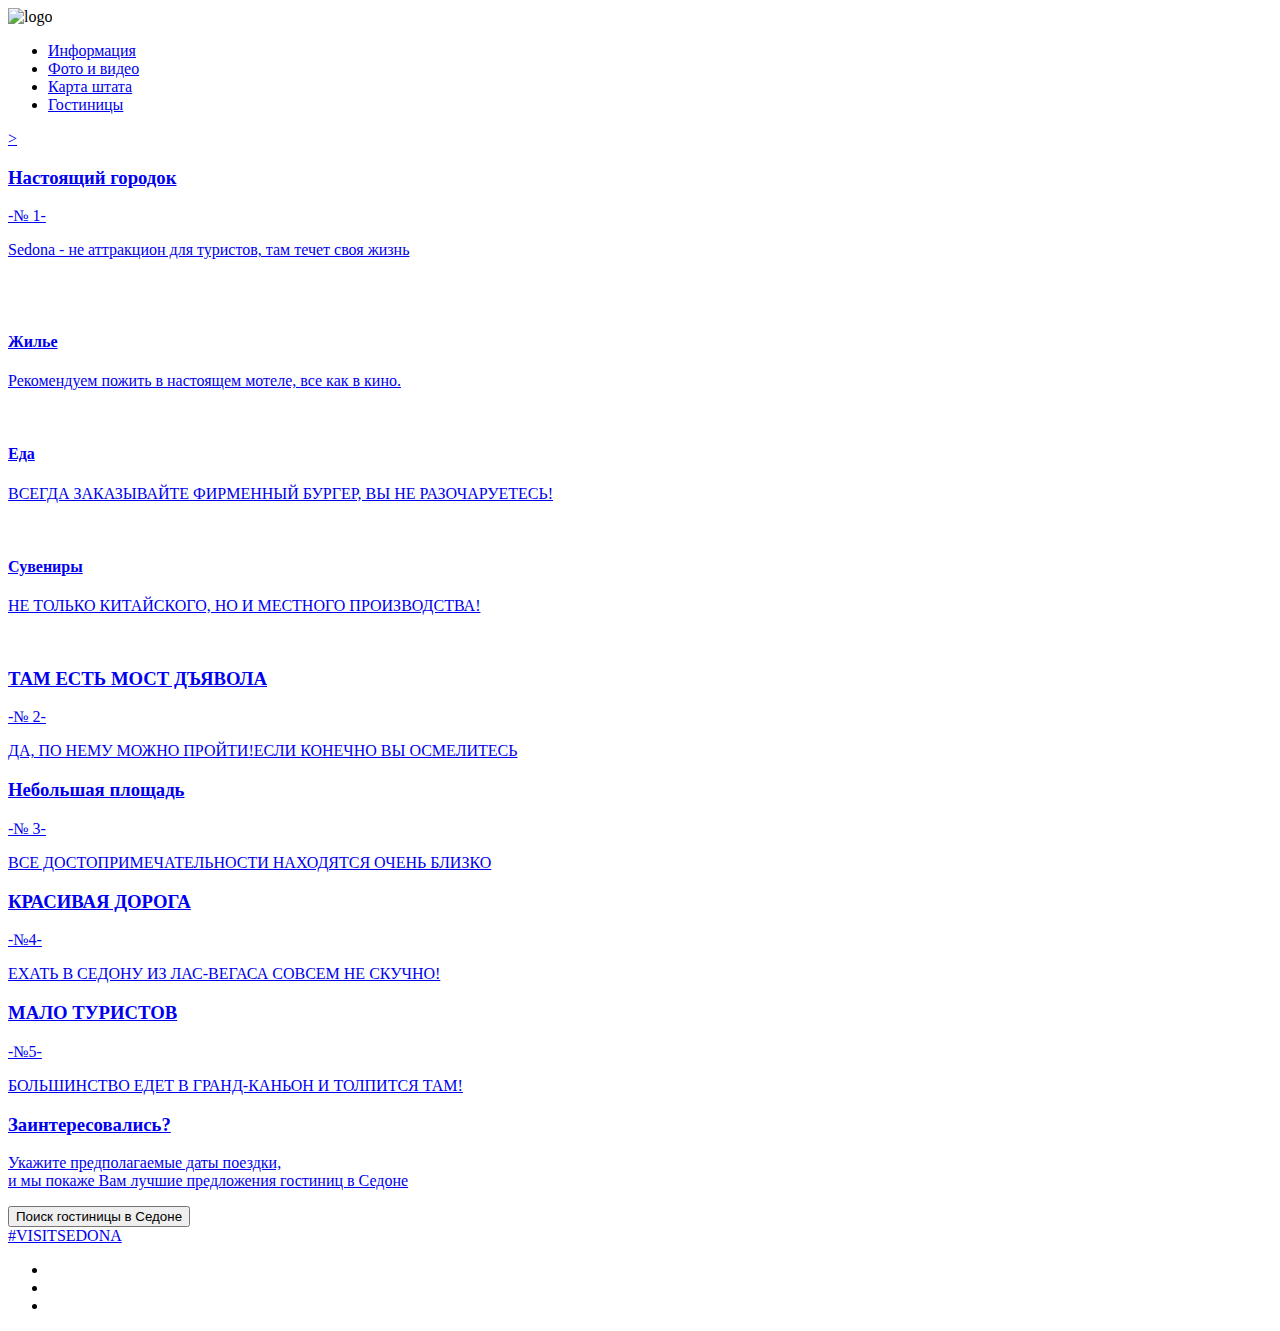
==== index.html @ 1eb84226 "правки по разметке" ====
<!DOCTYPE html>
<html lang="ru">
  <head>
    <meta charset="utf-8">
    <title>HTML Academy: Седона</title>
  </head>
  <body>
    <div class="wrapper">
      <header class="main-header">
        <img src="" alt="logo">  
          <nav class="main-navigation">
            <ul class="site-navigtion">
              <li class="site-navigtion-item"><a href="info.html" class="site-navigtion-link">Информация</a></li>
              <li class="site-navigtion-item"><a href="multi.html" class="site-navigtion-link">Фото и видео</a></li>
              <li class="site-navigtion-item"><a href="maps.html" class="site-navigtion-link">Карта штата</a></li>
              <li class="site-navigtion-item"><a href="hotels.html class="site-navigtion-link"">Гостиницы</li>
            </ul>
            </nav>>
      </header>
      <div class="content">
        <div class="nature">
          <div class="nature-left">
            <h3>Настоящий городок</h3>
            <p>-№ 1-</p>
            <p>Sedona - не аттракцион для туристов, там течет своя жизнь</p>
          </div>
          <div class="nature-image">
            <img src="" alt="">
          </div>
        </div>
          <div class="services">
            <div class="services-item">
                <img src="" alt="" class="services-img">
                <h4 class="services-title">Жилье</h4>
                <p class="services-text">Рекомендуем пожить в настоящем мотеле, все как в кино.</p>
            </div>
            <div class="services-item">
              <img src="" alt="" class="services-img">
              <h4 class="services-title">Еда</h4>
              <p class="services-text">ВСЕГДА ЗАКАЗЫВАЙТЕ ФИРМЕННЫЙ БУРГЕР, ВЫ НЕ РАЗОЧАРУЕТЕСЬ!</p>
            </div>
           <div class="services-item">
              <img src="" alt="" class="three-img">
              <h4 class="services-title">Сувениры</h4>
              <p class="services-text">НЕ ТОЛЬКО КИТАЙСКОГО, НО И МЕСТНОГО ПРОИЗВОДСТВА!</p>
           </div>
          </div>
          <div class="nature">
              <div class="nature-image">
                  <img src="" alt="">
              </div>
              <div class="nature-right">
                  <h3>ТАМ ЕСТЬ МОСТ ДЪЯВОЛА</h3>
                  <p>-№ 2-</p>
                  <p>ДА, ПО НЕМУ МОЖНО ПРОЙТИ!ЕСЛИ КОНЕЧНО ВЫ ОСМЕЛИТЕСЬ</p>
              </div>
          </div>
          <div class="services">
              <div class="services-item">
                  <h3 class="reason-title">Небольшая площадь</h3>
                  <p>-№ 3-</p>
                  <p class="reason-text">ВСЕ ДОСТОПРИМЕЧАТЕЛЬНОСТИ НАХОДЯТСЯ ОЧЕНЬ БЛИЗКО</p>
              </div>
              <div class="services-item">
                  <h3 class="reason-title">КРАСИВАЯ ДОРОГА</h3>
                  <p>-№4-</p>
                  <p class="reason-text">ЕХАТЬ В СЕДОНУ ИЗ ЛАС-ВЕГАСА СОВСЕМ НЕ СКУЧНО!</p>
              </div>
             <div class="services-item">
                <h3 class="reason-title"> МАЛО ТУРИСТОВ</h3>
                <p>-№5-</p>
                <p class="reason-text">БОЛЬШИНСТВО ЕДЕТ В ГРАНД-КАНЬОН И ТОЛПИТСЯ ТАМ!</p>
             </div>
          </div>
         <div class="interested">
           <h3 class="interested-title">Заинтересовались?</h3>
           <p class="interested-text">Укажите предполагаемые даты поездки,<br>и мы покаже  Вам лучшие предложения гостиниц в Седоне</p>
           <button class="interested-btn">Поиск гостиницы в Седоне</button>
         </div>
      </div>
      <footer class="main-footer">
        <div class="footer-hashtag">#VISITSEDONA</div>
        <ul class="footer-social">
          <li class="footer-social-item">
            <a href="" class="footer-social-link tw"></a>
          </li>
          <li class="footer-social-item">
            <a href="" class="footer-social-link fb"></a>
          </li>
          <li class="footer-social-item">
            <a href="" class="footer-social-link yt"></a>
          </li>
        </ul>
        <a href="https://htmlacademy.ru/intensive/htmlcss" class="web-site"></a>
      </footer>
      </div>
      </body>
</html>
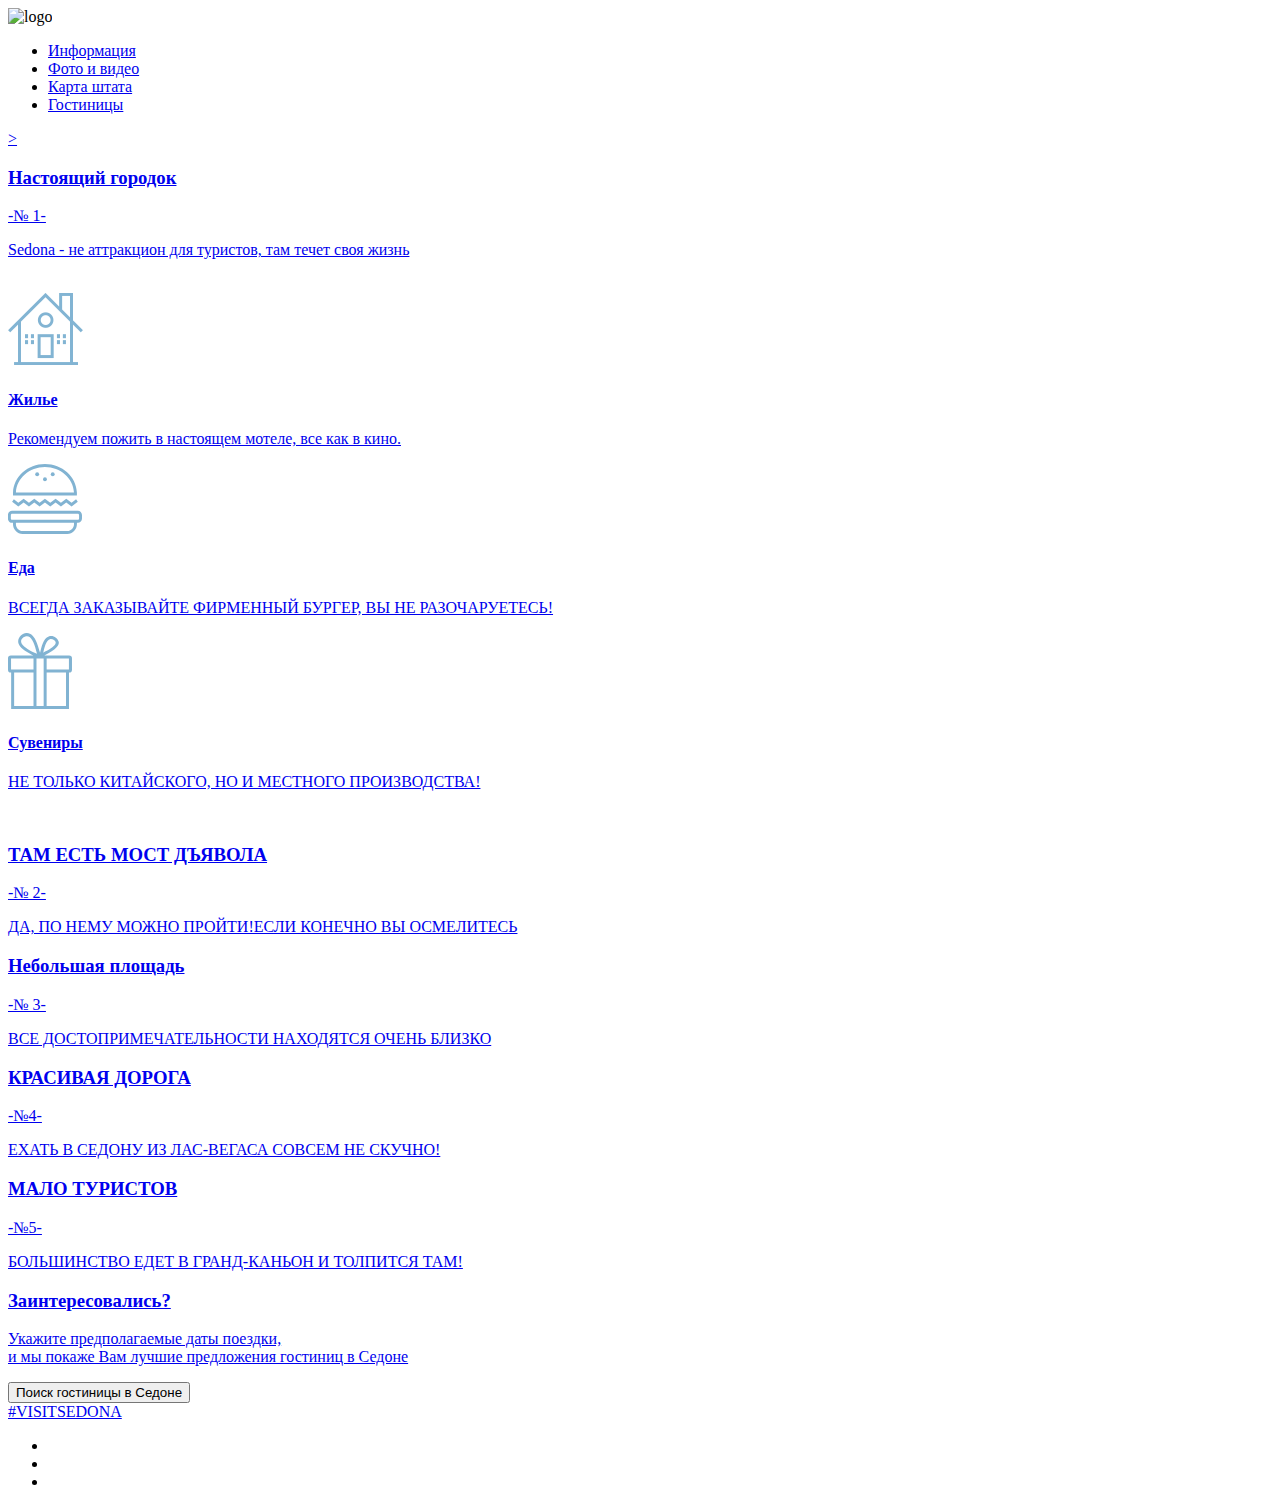
==== commit 240152eb: "добавила в разметку картинки" ====
--- a/index.html
+++ b/index.html
@@ -7,7 +7,7 @@
   <body>
     <div class="wrapper">
       <header class="main-header">
-        <img src="" alt="logo">  
+        <img src="img/header-logo.png" alt="logo">  
           <nav class="main-navigation">
             <ul class="site-navigtion">
               <li class="site-navigtion-item"><a href="info.html" class="site-navigtion-link">Информация</a></li>
@@ -15,7 +15,7 @@
               <li class="site-navigtion-item"><a href="maps.html" class="site-navigtion-link">Карта штата</a></li>
               <li class="site-navigtion-item"><a href="hotels.html class="site-navigtion-link"">Гостиницы</li>
             </ul>
-            </nav>>
+          </nav>>
       </header>
       <div class="content">
         <div class="nature">
@@ -30,24 +30,24 @@
         </div>
           <div class="services">
             <div class="services-item">
-                <img src="" alt="" class="services-img">
+                <img src="img/icon-home.svg" alt="home" class="services-img">
                 <h4 class="services-title">Жилье</h4>
                 <p class="services-text">Рекомендуем пожить в настоящем мотеле, все как в кино.</p>
             </div>
             <div class="services-item">
-              <img src="" alt="" class="services-img">
+              <img src="img/food-icon.svg" alt="" class="services-img">
               <h4 class="services-title">Еда</h4>
               <p class="services-text">ВСЕГДА ЗАКАЗЫВАЙТЕ ФИРМЕННЫЙ БУРГЕР, ВЫ НЕ РАЗОЧАРУЕТЕСЬ!</p>
             </div>
            <div class="services-item">
-              <img src="" alt="" class="three-img">
+              <img src="img/icon-gift.svg" alt="" class="three-img">
               <h4 class="services-title">Сувениры</h4>
               <p class="services-text">НЕ ТОЛЬКО КИТАЙСКОГО, НО И МЕСТНОГО ПРОИЗВОДСТВА!</p>
            </div>
           </div>
           <div class="nature">
               <div class="nature-image">
-                  <img src="" alt="">
+                  <img src="img/nature-left-jpg" alt="">
               </div>
               <div class="nature-right">
                   <h3>ТАМ ЕСТЬ МОСТ ДЪЯВОЛА</h3>
@@ -82,7 +82,7 @@
         <div class="footer-hashtag">#VISITSEDONA</div>
         <ul class="footer-social">
           <li class="footer-social-item">
-            <a href="" class="footer-social-link tw"></a>
+            <a href="" class="footer-social-link tw" ></a>
           </li>
           <li class="footer-social-item">
             <a href="" class="footer-social-link fb"></a>
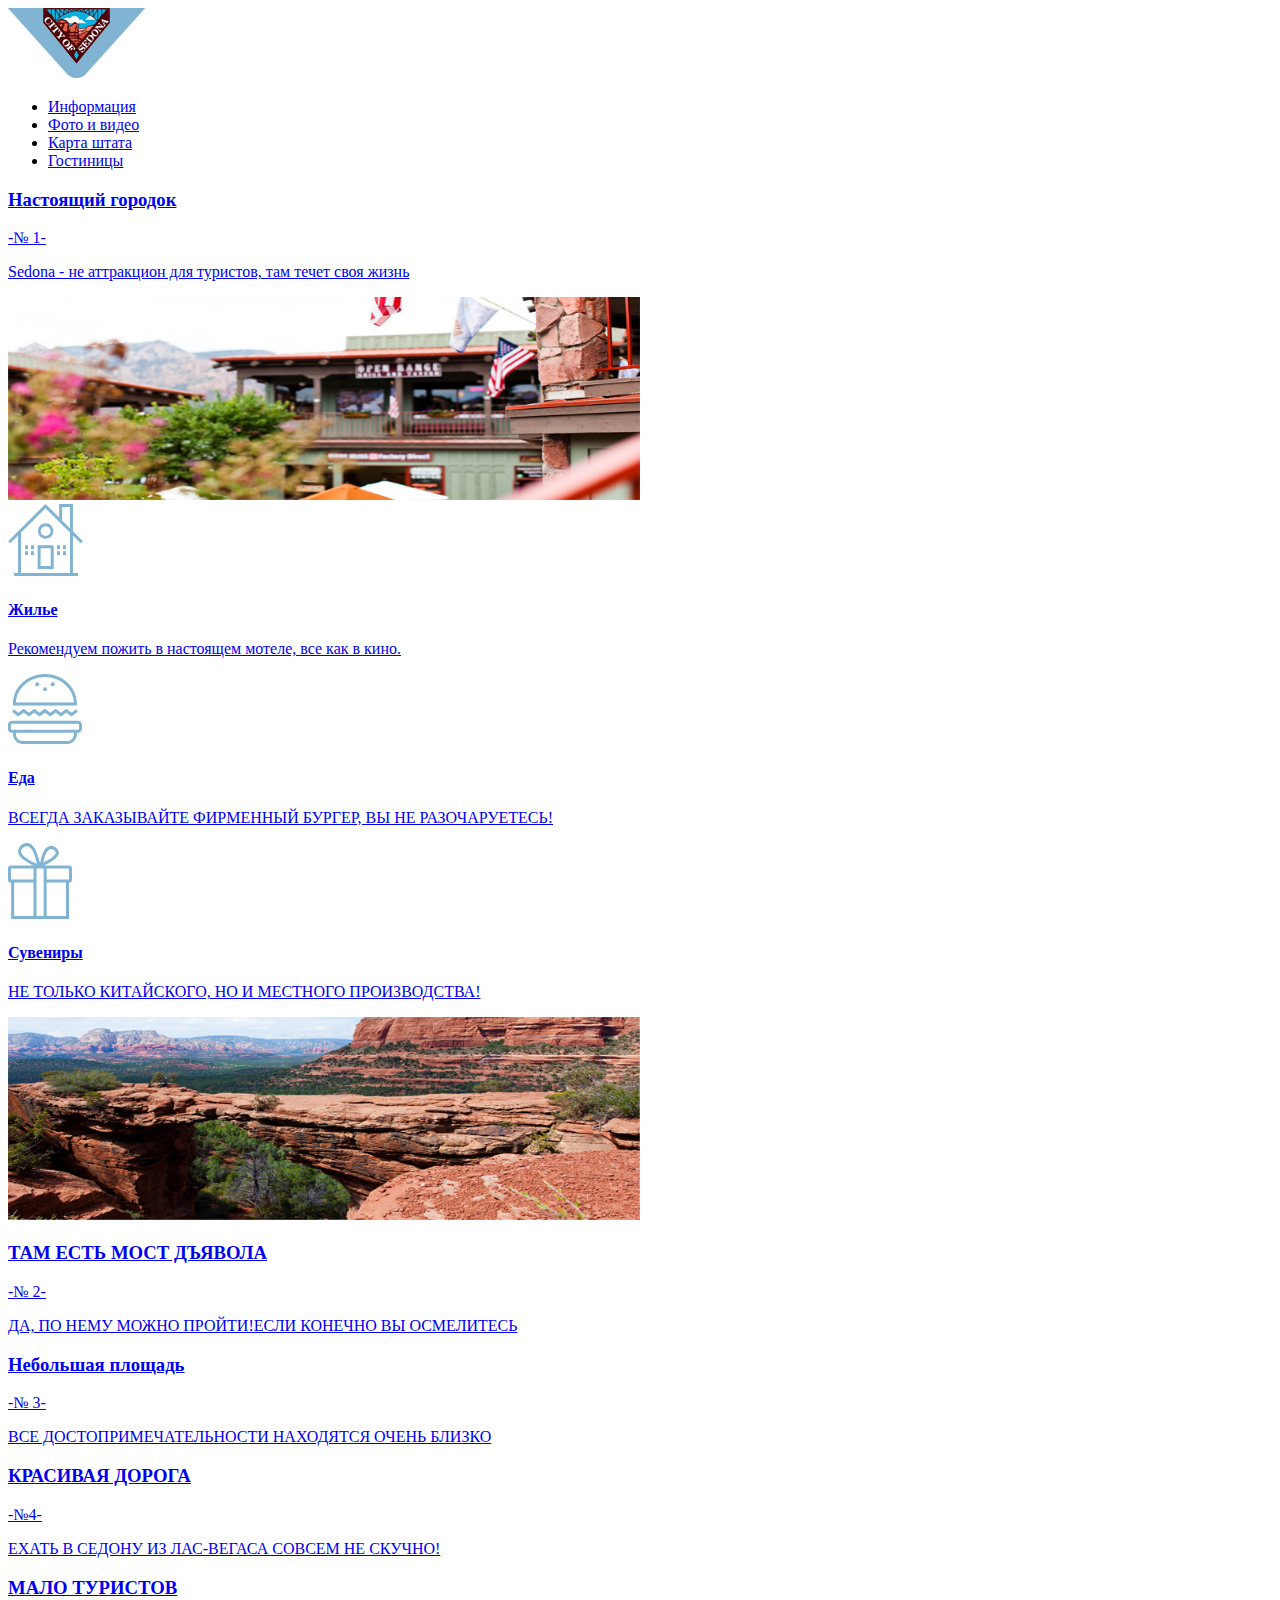
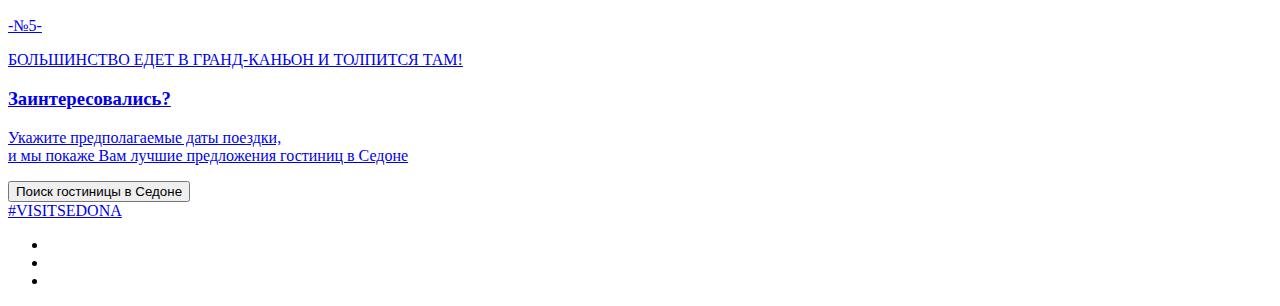
==== commit a6eac237: "сделала правки в разметке" ====
--- a/index.html
+++ b/index.html
@@ -7,7 +7,7 @@
   <body>
     <div class="wrapper">
       <header class="main-header">
-        <img src="img/header-logo.png" alt="logo">  
+        <img src="img/logo-icon.png" alt="logo" >  
           <nav class="main-navigation">
             <ul class="site-navigtion">
               <li class="site-navigtion-item"><a href="info.html" class="site-navigtion-link">Информация</a></li>
@@ -15,7 +15,7 @@
               <li class="site-navigtion-item"><a href="maps.html" class="site-navigtion-link">Карта штата</a></li>
               <li class="site-navigtion-item"><a href="hotels.html class="site-navigtion-link"">Гостиницы</li>
             </ul>
-          </nav>>
+          </nav>
       </header>
       <div class="content">
         <div class="nature">
@@ -25,7 +25,7 @@
             <p>Sedona - не аттракцион для туристов, там течет своя жизнь</p>
           </div>
           <div class="nature-image">
-            <img src="" alt="">
+            <img src="img/nature-right.jpg" width="50%" height="auto"alt="">
           </div>
         </div>
           <div class="services">
@@ -47,7 +47,7 @@
           </div>
           <div class="nature">
               <div class="nature-image">
-                  <img src="img/nature-left-jpg" alt="">
+                  <img src="img/nature-left.jpg" alt="" width="50%" height="auto">
               </div>
               <div class="nature-right">
                   <h3>ТАМ ЕСТЬ МОСТ ДЪЯВОЛА</h3>
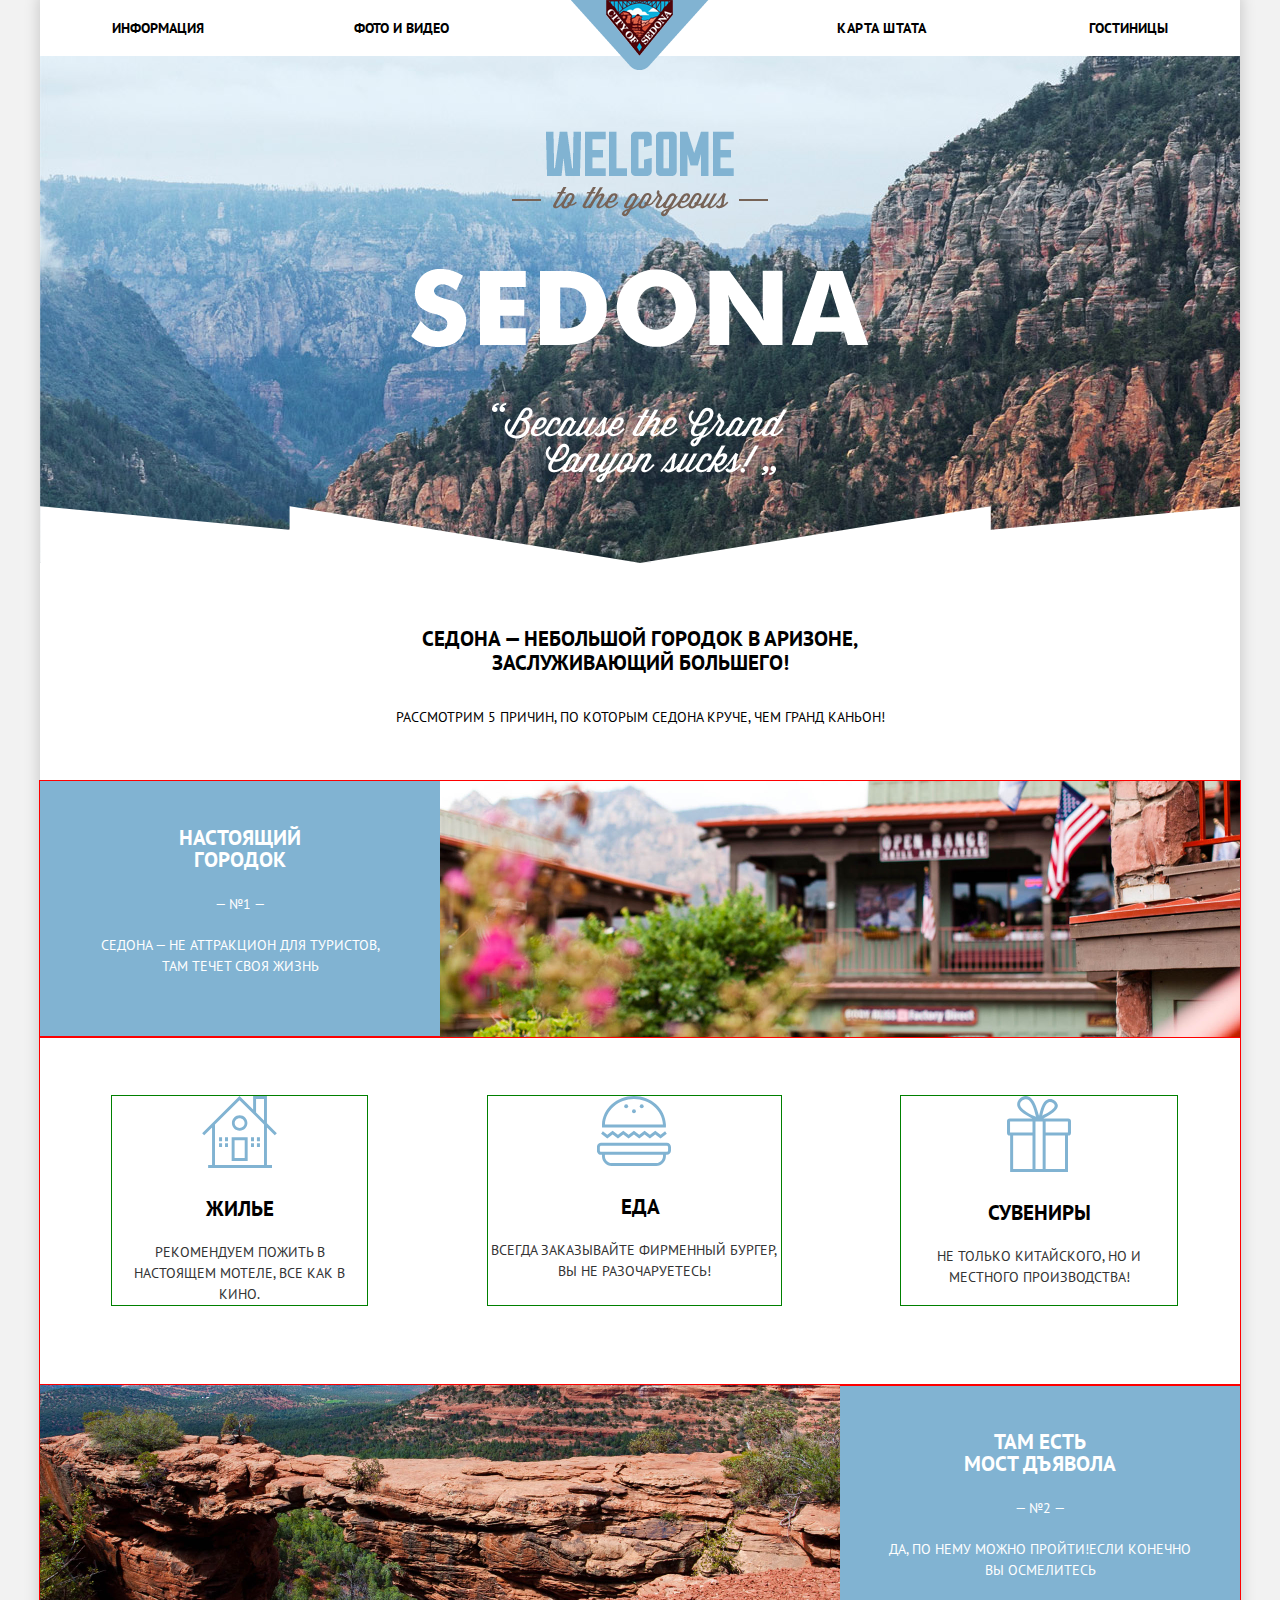
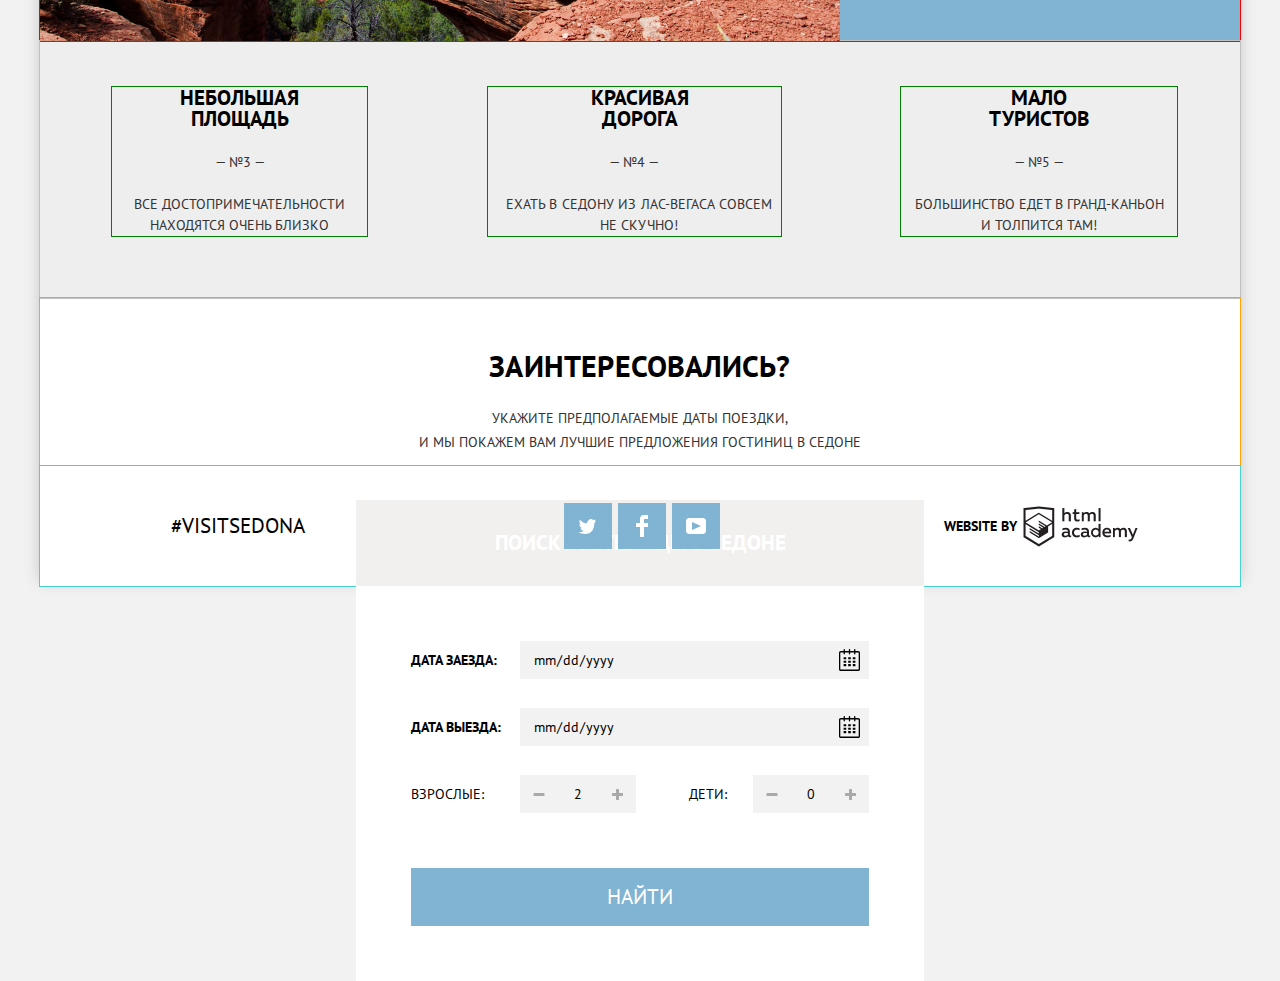
==== commit f8583791: "статичная вертска закончена" ====
--- a/index.html
+++ b/index.html
@@ -3,95 +3,160 @@
   <head>
     <meta charset="utf-8">
     <title>HTML Academy: Седона</title>
+    <link href="https://fonts.googleapis.com/css?family=PT+Sans:400,400i,700,700i&amp;subset=cyrillic-ext" rel="stylesheet">
+    <link href="css/normalize.css" rel="stylesheet">
+    <link href="css/style.css" rel="stylesheet">
   </head>
   <body>
     <div class="wrapper">
       <header class="main-header">
-        <img src="img/logo-icon.png" alt="logo" >  
-          <nav class="main-navigation">
-            <ul class="site-navigtion">
-              <li class="site-navigtion-item"><a href="info.html" class="site-navigtion-link">Информация</a></li>
-              <li class="site-navigtion-item"><a href="multi.html" class="site-navigtion-link">Фото и видео</a></li>
-              <li class="site-navigtion-item"><a href="maps.html" class="site-navigtion-link">Карта штата</a></li>
-              <li class="site-navigtion-item"><a href="hotels.html class="site-navigtion-link"">Гостиницы</li>
-            </ul>
-          </nav>
+        <img class="header-logo" src="img/logo-icon.png" alt="logo">  
+        <nav class="main-navigation">
+          <ul class="main-navigation-list">
+            <li class="main-navigation-item">
+              <a class="main-navigation-link" href="info.html">ИНФОРМАЦИЯ</a>
+            </li>
+            <li class="main-navigation-item">
+              <a class="main-navigation-link" href="multi.html">ФОТО И ВИДЕО</a>
+            </li>
+            <li class="main-navigation-item">
+              <a class="main-navigation-link" href="maps.html">КАРТА ШТАТА</a>
+            </li>
+            <li class="main-navigation-item">
+              <a class="main-navigation-link" href="hotels.html">ГОСТИНИЦЫ</a>
+            </li>
+          </ul>
+        </nav>
       </header>
       <div class="content">
+        <div class="welcome">
+          <img src="img/welcome.png" alt="welcome" height="352px" width="458px">
+        </div>
+        <div class="intro">
+          <h1 class="intro-title">СЕДОНА — небольшой городок в АРИЗОНЕ,<br> зАСЛУЖИвающий большего!</h1>
+          <p class="intro-description">Рассмотрим 5 причин, по которым Седона круче, чем гранд каньон!</p>
+        </div>
         <div class="nature">
-          <div class="nature-left">
-            <h3>Настоящий городок</h3>
-            <p>-№ 1-</p>
-            <p>Sedona - не аттракцион для туристов, там течет своя жизнь</p>
+          <div class="nature-content">
+            <h3 class="nature-title">НАСТОЯЩИЙ
+              ГОРОДОК</h3>
+            <p class="nature-symbol">— №1 —</p>
+            <p class="nature-description">СЕДОНА — НЕ АТтРАКЦИОН ДЛЯ ТУРИСТОВ, ТАМ ТЕЧЕТ СВОЯ ЖИЗНЬ</p>
           </div>
           <div class="nature-image">
-            <img src="img/nature-right.jpg" width="50%" height="auto"alt="">
+            <img src="img/nature-right.jpg" alt="NATURE-RIGHT" height width>
           </div>
         </div>
           <div class="services">
             <div class="services-item">
-                <img src="img/icon-home.svg" alt="home" class="services-img">
+                <img class="services-img" src="img/icon-home.svg" alt="home">
                 <h4 class="services-title">Жилье</h4>
                 <p class="services-text">Рекомендуем пожить в настоящем мотеле, все как в кино.</p>
             </div>
             <div class="services-item">
-              <img src="img/food-icon.svg" alt="" class="services-img">
-              <h4 class="services-title">Еда</h4>
+              <img class="services-img" src="img/food-icon.svg" alt="food">
+              <h4 class="services-title sevises-title-food">ЕДА</h4>
               <p class="services-text">ВСЕГДА ЗАКАЗЫВАЙТЕ ФИРМЕННЫЙ БУРГЕР, ВЫ НЕ РАЗОЧАРУЕТЕСЬ!</p>
             </div>
            <div class="services-item">
-              <img src="img/icon-gift.svg" alt="" class="three-img">
-              <h4 class="services-title">Сувениры</h4>
+              <img class="services-img" src="img/icon-gift.svg" alt="gift">
+              <h4 class="services-title">СУВЕНИРЫ</h4>
               <p class="services-text">НЕ ТОЛЬКО КИТАЙСКОГО, НО И МЕСТНОГО ПРОИЗВОДСТВА!</p>
            </div>
           </div>
-          <div class="nature">
+          <div class="nature nature-second">
               <div class="nature-image">
-                  <img src="img/nature-left.jpg" alt="" width="50%" height="auto">
+                  <img src="img/nature-left.jpg" alt="nature-left" height width>
               </div>
-              <div class="nature-right">
-                  <h3>ТАМ ЕСТЬ МОСТ ДЪЯВОЛА</h3>
-                  <p>-№ 2-</p>
-                  <p>ДА, ПО НЕМУ МОЖНО ПРОЙТИ!ЕСЛИ КОНЕЧНО ВЫ ОСМЕЛИТЕСЬ</p>
+              <div class="nature-content">
+                  <h3 class="nature-title">ТАМ ЕСТЬ<br>МОСТ ДЪЯВОЛА</h3>
+                  <p class="nature-symbol">— №2 —</p>
+                  <p class="nature-description">ДА, ПО НЕМУ МОЖНО ПРОЙТИ!ЕСЛИ КОНЕЧНО ВЫ ОСМЕЛИТЕСЬ</p>
               </div>
           </div>
-          <div class="services">
+          <div class="services services-second">
               <div class="services-item">
-                  <h3 class="reason-title">Небольшая площадь</h3>
-                  <p>-№ 3-</p>
-                  <p class="reason-text">ВСЕ ДОСТОПРИМЕЧАТЕЛЬНОСТИ НАХОДЯТСЯ ОЧЕНЬ БЛИЗКО</p>
+                  <h3 class="services-title">Небольшая площадь</h3>
+                  <p class="services-symbol">— №3 —</p>
+                  <p class="services-text">ВСЕ ДОСТОПРИМЕЧАТЕЛЬНОСТИ НАХОДЯТСЯ ОЧЕНЬ БЛИЗКО</p>
               </div>
               <div class="services-item">
-                  <h3 class="reason-title">КРАСИВАЯ ДОРОГА</h3>
-                  <p>-№4-</p>
-                  <p class="reason-text">ЕХАТЬ В СЕДОНУ ИЗ ЛАС-ВЕГАСА СОВСЕМ НЕ СКУЧНО!</p>
+                  <h3 class="services-title services-title-second">КРАСИВАЯ ДОРОГА</h3>
+                  <p class="services-symbol">— №4 —</p>
+                  <p class="services-text servises-text-second">ЕХАТЬ В СЕДОНУ ИЗ ЛАС-ВЕГАСА СОВСЕМ НЕ СКУЧНО!</p>
               </div>
              <div class="services-item">
-                <h3 class="reason-title"> МАЛО ТУРИСТОВ</h3>
-                <p>-№5-</p>
-                <p class="reason-text">БОЛЬШИНСТВО ЕДЕТ В ГРАНД-КАНЬОН И ТОЛПИТСЯ ТАМ!</p>
+                <h3 class="services-title"> МАЛО ТУРИСТОВ</h3>
+                <p class="services-symbol">— №5 —</p>
+                <p class="services-text servises-text-third">БОЛЬШИНСТВО ЕДЕТ В ГРАНД-КАНЬОН И ТОЛПИТСЯ ТАМ!</p>
              </div>
           </div>
          <div class="interested">
            <h3 class="interested-title">Заинтересовались?</h3>
-           <p class="interested-text">Укажите предполагаемые даты поездки,<br>и мы покаже  Вам лучшие предложения гостиниц в Седоне</p>
+           <p class="interested-text">Укажите предполагаемые даты поездки,<br>
+            и мы покажем вам лучшие предложения гостиниц в седоне
+            </p>
            <button class="interested-btn">Поиск гостиницы в Седоне</button>
+           <form class="interested-form">
+             <div class="form-row">
+               <label class="form-row-label" for="date-in">
+                  Дата заезда:
+               </label>
+               <input class="form-row-field" id="date-in" type="date">
+               <button class="form-row-btn" type="button"></button>
+              </div>
+             <div class="form-row">
+                <label class="form-row-label" for="date-out">
+                   Дата выезда:
+                </label>
+                <input class="form-row-field" id="date-out" type="date">
+                <button class="form-row-btn" type="button"></button>
+              </div>
+              <div class="form-row">
+
+                <div class="adult">
+                  <label class="adult-label" for="adult">ВзрослыЕ:</label>
+                  <div class="adult-counter form-counter">
+                    <button class="form-counter-minus" type="button"></button>
+                    <input class="form-counter-field" id="adult" value="2" type="text">
+                    <button class="form-counter-plus" type="button"></button>
+                  </div>
+                </div>
+
+                <div class="children">
+                    <label class="children-label" for="children"> ДетИ: </label>
+                    <div class="children-counter form-counter">
+                      <button class="form-counter-minus" type="button" ></button>
+                      <input class="form-counter-field" id="children" value="0" type="text">
+                      <button class="form-counter-plus" type="button"></button>
+                    </div>
+                  </div>
+                  
+                </div>
+              <button class="form-submit" type="submit">НАЙТИ</button>
+           </form>
+         </div>
+         <div class="map">
+            <script src="https://api-maps.yandex.ru/services/constructor/1.0/js/?um=constructor%3A8e744fc6bf4e5f214b2fccf56b89bba5b31083c5794b24f9e3649d0628c44139&amp;width=100%25&amp;height=593&amp;lang=ru_RU&amp;scroll=true" type="text/javascript" async charset="utf-8"></script>
          </div>
       </div>
       <footer class="main-footer">
         <div class="footer-hashtag">#VISITSEDONA</div>
         <ul class="footer-social">
           <li class="footer-social-item">
-            <a href="" class="footer-social-link tw" ></a>
+            <a class="footer-social-link tw" href="#"></a>
           </li>
           <li class="footer-social-item">
-            <a href="" class="footer-social-link fb"></a>
+            <a class="footer-social-link fb" href="#"></a>
           </li>
           <li class="footer-social-item">
-            <a href="" class="footer-social-link yt"></a>
+            <a class="footer-social-link yt" href="#"></a>
           </li>
         </ul>
-        <a href="https://htmlacademy.ru/intensive/htmlcss" class="web-site"></a>
+        <a class="htmlacademy" href="https://htmlacademy.ru/intensive/htmlcss"> 
+          <span class="web-site-text">WEBSITE by</span> 
+          <img class="web-site-img" src="img/logo_name.png" alt="htmlacademy.ru">
+        </a>
       </footer>
       </div>
       </body>
--- a/css/style.css
+++ b/css/style.css
@@ -0,0 +1,1313 @@
+body
+{
+    font-family: 'PT Sans', Arial, sans-serif;
+    font-size: 14px;
+    font-weight: normal;
+
+    margin: 0;
+    padding: 0;
+
+    background-color: #f2f2f2;
+}
+
+.wrapper
+{
+    width: 1200px;
+    margin-right: auto;
+    margin-left: auto;
+
+    background-color: #fff;
+    box-shadow: 0 -5px 15px rgba(0, 0, 0, .2);
+}
+
+
+/* header */
+.main-header
+{
+    position: relative;
+}
+
+.header-logo
+{
+    position: absolute;
+    z-index: 1;
+    top: 0;
+    left: 50%;
+
+    transform: translateX(-50%);
+}
+
+.main-navigation
+{
+    font-size: 21px;
+    font-weight: 26px;
+    cursor: pointer;
+    color: black;
+    background-color: #fff;
+}
+
+.main-navigation-list
+{
+    display: flex;
+
+    margin: 0;
+    padding-top: 14px;
+    padding-right: 6%;
+    padding-bottom: 15px;
+    padding-left: 6%;
+
+    list-style-type: none;
+
+    justify-content: space-between;
+}
+
+
+
+.main-navigation-item:nth-child(2)
+{
+    position: relative;
+    left: -84px;
+}
+
+.main-navigation-item:nth-child(3)
+{
+    position: relative;
+    left: 71px;
+
+    letter-spacing: .50px;
+}
+
+.main-navigation-link
+{
+    font-size: 14px;
+    line-height: 26px;
+    font-weight: bold;
+
+    text-decoration: none;
+    text-transform: uppercase;
+    
+    color: #000;
+}
+
+/* header ends */
+
+/* content starts */
+
+
+
+.welcome
+{
+    position: relative;
+
+    height: 432px;
+    padding-top: 75px;
+
+    text-align: center;
+
+    background-image: url(../img/background-photo.jpg);
+    background-repeat: no-repeat;
+    background-position-y: -57px;
+}
+
+.welcome::after
+{
+    position: absolute;
+    right: 0;
+    bottom: 0;
+    left: 0;
+
+    height: 57px;
+
+    content: '';
+
+    background-image: url(../img/corner.png);
+    background-repeat: no-repeat;
+}
+
+
+.intro
+{
+    padding-top: 64px;
+    padding-bottom: 51px;
+
+    text-align: center;
+}
+
+.intro-title
+{
+    font-size: 21px;
+
+    margin-top: 0;
+    margin-bottom: 29px;
+
+    text-transform: uppercase;
+}
+
+.intro-description
+{
+    font-size: 14px;
+    line-height: 26px;
+
+    margin-top: 0;
+    margin-bottom: 0;
+
+    text-transform: uppercase;
+}
+
+.nature
+{
+    display: flex;
+
+    min-height: 256px;
+
+    outline: 1px solid red;
+
+    justify-content: space-between;
+}
+
+.nature-image
+{
+    position: relative;
+
+    overflow: hidden;
+
+    width: 800px;
+    height: 256px;
+}
+
+.nature-image img
+{
+    position: absolute;
+    top: 50%;
+    right: 0;
+    left: 0;
+
+    display: block;
+
+    width: 100%;
+
+    transform: translateY(-52%);
+}
+
+.nature-content
+{
+    width: 400px;
+    padding-top: 46px;
+
+    text-align: center;
+    text-transform: uppercase;
+
+    color: #fff;
+    background-color: #81b3d2;
+}
+
+.nature-title
+{
+    font-size: 21px;
+    font-weight: bold;
+    line-height: 22px;
+
+    margin-top: 0;
+    margin-bottom: 25px;
+    padding: 0 100px;
+
+    letter-spacing: .1px;
+}
+
+.nature-symbol
+{
+    font-size: 14px;
+
+    margin-top: 0;
+    margin-right: 171px;
+    margin-bottom: 23px;
+    margin-left: 171px;
+}
+
+.nature-description
+{
+    font-size: 14px;
+    line-height: 21px;
+
+    margin-top: 0;
+    margin-bottom: 0;
+    padding: 0 60px;
+}
+
+.nature-second .nature-description
+{
+    padding: 0 40px;
+}
+
+.services
+{
+    display: flex;
+
+    margin: 0;
+    padding-top: 59px;
+    padding-right: 63px;
+    padding-bottom: 80px;
+    padding-left: 72px;
+
+    outline: 1px solid red;
+    background-color: #fff;
+
+    justify-content: space-between;
+}
+
+.services-second
+{
+    padding-top: 46px;
+    padding-bottom: 62px;
+
+    outline: 1px solid silver;
+    background-color: #eee;
+}
+
+.services-second .services-title
+{
+    padding: 0 64px;
+}
+
+.services-title-second
+{
+    position: relative;
+    left: 6px;
+
+    letter-spacing: .1px;
+}
+
+.services-second .services-symbol
+{
+    font-size: 14px;
+    line-height: 21px;
+
+    margin-top: 0;
+    margin-bottom: 21px;
+
+    color: #333;
+}
+
+.services-second .services-text
+{
+    padding: 0 10px;
+}
+
+.servises-text-second
+{
+    position: relative;
+    left: 5px;
+
+    letter-spacing: .1px;
+}
+
+.servises-text-third
+{
+    padding: 0 4px;
+}
+
+.services-item
+{
+    width: 286px;
+
+    text-align: center;
+    text-transform: uppercase;
+
+    outline: 1px solid green;
+}
+
+.services-item:first-child
+{
+    width: 255px;
+}
+
+.services-item:nth-child(2)
+{
+    width: 293px;
+}
+
+.services-item:nth-child(3)
+{
+    width: 276px;
+}
+
+.services-img
+{
+    display: block;
+
+    margin-right: auto;
+    margin-bottom: 30px;
+    margin-left: auto;
+}
+
+.services-title
+{
+    font-size: 21px;
+    line-height: 21px;
+
+    margin-top: 0;
+    margin-bottom: 23px;
+
+    color: #000;
+}
+
+.sevises-title-food
+{
+    width: 40px;
+    padding: 0 133px;;
+}
+
+.services-text
+{
+    font-size: 14px;
+    line-height: 21px;
+
+    margin-top: 0;
+    margin-bottom: 0;
+
+    color: #333;
+}
+
+
+
+.interested
+{
+    position: relative;
+
+    padding-top: 50px;
+
+    outline: 1px solid orange;
+}
+
+.interested-title
+{
+    font-size: 30px;
+    font-weight: bold;
+    line-height: 36px;
+
+    margin-top: 0;
+    margin-bottom: 22px;
+
+    text-align: center;
+    letter-spacing: .2px;
+    text-transform: uppercase;
+}
+
+.interested-text
+{
+    font-size: 14px;
+    line-height: 24px;
+
+    margin-top: 0;
+    margin-bottom: 46px;
+
+    text-align: center;
+    text-transform: uppercase;
+
+    color: #333;
+}
+
+.interested-btn
+{
+    font-size: 21px;
+    font-weight: bold;
+
+    display: block;
+
+    width: 568px;
+    height: 86px;
+    margin-right: auto;
+    margin-left: auto;
+
+    text-transform: uppercase;
+
+    color: #fff;
+    border: none;
+    background-color: #766357;
+}
+
+.interested-form
+{
+    position: absolute;
+    z-index: 9;
+    top: 100%;
+    left: 50%;
+
+    box-sizing: border-box;
+    width: 568px;
+    padding: 55px;/* for time*/
+
+    transform: translateX(-50%);
+
+    background-color: #fff;;
+}
+.form-row {
+    display: flex;
+    align-items: center;
+    padding: 0;
+    border: none;
+    margin: 0;
+    margin-bottom: 29px;
+    position: relative;
+
+}
+
+
+.form-row-label {
+
+    font-size: 14px;
+    line-height: 26px;
+    font-weight: bold;
+    color: #000;
+    text-transform: uppercase;
+    border: none;
+    width: 112px;
+    
+}
+
+.form-row-field {
+    height: 38px;
+    width:  346px;
+    background-color: #f2f2f2;
+    padding-left: 13px;
+    border: none;
+    font-size: 14px;
+    line-height: 26px;
+    color: #000;
+}
+
+.form-row-btn {
+    width: 39px;
+    height: 38px;
+    right: 0px;
+    top: 0px;
+    position: absolute;
+    background-color:  #f2f2f2;
+    background-image: url(../img/icon/calendar.svg);
+    background-repeat: no-repeat;
+    background-position: center;
+    border: none;
+    
+}
+
+.adult {
+    display: flex;
+    align-items: center;
+    margin-right: 53px;
+    
+}
+
+.adult-label {
+    width:  109px;
+    font-size: 14px;
+    line-height: 26px;
+    color: #000;
+    text-transform: uppercase;
+}
+
+.adult-counter {}
+
+.form-counter {
+    font-size: 0;
+    display: flex;
+    align-items: stretch;
+
+
+}
+
+.form-counter-minus {
+    height: 38px;
+    width: 38px;
+    background-color: #f2f2f2;
+    border: none;
+    padding: 0;
+    background-image: url(../img/icon/icon-minus.png);
+    background-repeat: no-repeat;
+    background-position: center;
+}
+
+.form-counter-field {
+    width: 40px;
+    height: 38px;
+    background-color: #f2f2f2;
+    border: none;
+    box-sizing: border-box;
+    padding: 0;
+    font-size: 14px;
+    line-height: 26px;
+    text-align: center;
+}
+
+.form-counter-plus {
+    height: 38px;
+    width: 38px;
+    background-color: #f2f2f2;
+    border: none;
+    padding: 0;
+    background-image: url(../img/icon/icon-plus.png);
+    background-repeat: no-repeat;
+    background-position: center;
+}
+
+.children {
+    display: flex;
+    align-items: center;
+    
+}
+
+.children-label {
+    width: 64px;
+    text-transform: uppercase;
+    font-size: 14px;
+    line-height: 26px;
+    color: #000;
+
+}
+
+.children-counter {
+
+}
+
+.form-submit{
+    background-color:  #81b3d2;
+    font-size: 21px;
+    line-height: 26px;
+    text-align: center;
+    text-transform: uppercase;
+    width: 100%;
+    height: 58px;
+    color: #fff;
+    margin-top: 26px;
+    border: none;
+
+}
+
+
+.filter
+{
+    display: flex;
+
+    padding: 0 73px 5px;
+
+    background-image: url(../img/filter-bg.jpg);
+    background-repeat: no-repeat;
+    background-position: center;
+}
+
+.filter-left
+{
+    display: flex;
+
+    width: 50%;
+    padding-top: 28px;
+}
+
+.infrastructure
+{
+    width: 240px;
+}
+
+.infrastructure-title
+{
+    font-size: 16px;
+    font-weight: bold;
+    line-height: 21px;
+
+    margin-top: 0;
+    margin-bottom: 24px;
+
+    letter-spacing: .3px;
+    text-transform: uppercase;
+
+    color: #eee;
+}
+
+.infrastructure-list
+{
+    margin-top: 0;
+    margin-bottom: 0;
+    padding-left: 0;
+
+    list-style: none;
+}
+
+.infrastructure-item
+{
+    font-size: 14px;
+    line-height: 21px;
+
+    margin-bottom: 25px;
+
+    text-transform: uppercase;
+
+    color: white;
+}
+
+.infrastructure-item:last-child
+{
+    margin-bottom: 0;
+}
+
+.form-checkbox
+{
+    display: none;
+}
+
+.form-checkbox:checked + .form-label::before
+{
+    background-image: url(../img/checkbox-on.svg);
+}
+
+.form-label
+{
+    position: relative;
+
+    padding-left: 39px;
+
+    cursor: pointer;
+}
+
+.form-label::before
+{
+    position: absolute;
+    top: 50%;
+    left: 0;
+
+    width: 23px;
+    height: 23px;
+
+    content: '';
+    transform: translateY(-50%);
+
+    background-image: url(../img/checkbox-off.svg);
+    background-repeat: no-repeat;
+}
+
+.type-of-housing
+{
+    width: 240px;
+    margin-left: 16px;
+}
+
+.type-of-housing-title
+{
+    font-size: 16px;
+    font-weight: bold;
+    line-height: 21px;
+
+    margin-top: 0;
+    margin-bottom: 24px;
+
+    letter-spacing: .3px;
+    text-transform: uppercase;
+
+    color: #eee;
+}
+
+.type-of-housing-list
+{
+    margin-top: 0;
+    margin-bottom: 0;
+    padding-left: 0;
+
+    list-style: none;
+}
+
+.type-of-housing-item
+{
+    font-size: 14px;
+    line-height: 21px;
+
+    margin-bottom: 25px;
+
+    text-transform: uppercase;
+
+    color: white;
+}
+
+.filter-right
+{
+    width: 50%;
+}
+
+.filter-range
+{
+    width: 318px;
+    margin-top: 28px;
+    margin-left: 210px;
+
+    text-transform: uppercase;
+
+    color: #fff;
+}
+
+.filter-range-title
+{
+    font-size: 16px;
+    font-weight: 600;
+    line-height: 21px;
+
+    margin-bottom: 9px;
+}
+
+.price-controls
+{
+    font-size: 0;
+
+    position: relative;
+
+    height: 32px;
+    margin-bottom: 20px;
+
+    border: 2px solid #fff;
+    border-radius: 2px;
+}
+
+.price-controls::after
+{
+    position: absolute;
+    top: 50%;
+    left: 50%;
+
+    width: 2px;
+    height: 22px;
+
+    content: '';
+    transform: translate(-50%, -50%);
+
+    background: #fff;
+}
+
+.price-controls label
+{
+    font-size: 14px;
+    line-height: 32px;
+
+    display: inline-block;
+
+    cursor: pointer;
+    vertical-align: top;
+}
+
+.price-controls .min-price,
+.price-controls .max-price
+{
+    width: 90px;
+    padding-left: 65px;
+}
+
+.price-controls .max-price
+{
+    padding-left: 61px;
+}
+
+.price-controls input
+{
+    font: inherit;
+
+    width: 50px;
+    margin: 0;
+
+    color: inherit;
+    border: none;
+    background: none;
+}
+
+.range-controls
+{
+    position: relative;
+
+    margin-bottom: 32px;
+}
+
+.range-controls .scale
+{
+    height: 2px;
+
+    background: rgba(255, 255, 255, .3);
+}
+
+.range-controls .bar
+{
+    width: 80%;
+    height: 2px;
+
+    background: #fff;
+}
+
+.range-toggle
+{
+    position: absolute;
+    top: -9px;
+
+    width: 4px;
+    height: 4px;
+
+    cursor: pointer;
+
+    border: 8px solid #fff;
+    border-radius: 50%;
+    background: #ababab;
+    box-shadow: 0 2px 1px 0 rgba(0, 1, 1, .2);
+}
+
+.range-toggle:hover
+{
+    background: #1c4f80;
+}
+
+.range-toggle-min
+{
+    left: 0;
+}
+
+.range-toggle-max
+{
+    left: 80%;
+}
+
+.filter-btn
+{
+    font-size: 14px;
+    line-height: 20px;
+
+    display: block;
+
+    margin-left: 84px;
+    padding: 6px 35px;
+
+    cursor: pointer;
+    text-transform: uppercase;
+
+    color: #fff;
+    border: 2px solid #fff;
+    border-radius: 2px;
+    background: transparent;
+}
+
+.filter-btn:hover
+{
+    color: #000;
+    background: #fff;
+}
+
+.sortable
+{
+    display: flex;
+
+    padding-top: 24px;
+    padding-right: 72px;
+    padding-bottom: 29px;
+    padding-left: 72px;
+
+    justify-content: space-between;
+}
+
+.sortable-left
+{
+    margin-bottom: 0;
+    padding-top: 7px;
+}
+
+.sortable-count
+{
+    font-size: 21px;
+    font-weight: bold;
+    line-height: 26px;
+
+    display: inline-block;
+
+    margin-top: 0;
+    margin-right: 43px;
+    margin-bottom: 0;
+
+    text-transform: uppercase;
+
+    color: #000;
+}
+
+.sortable-title
+{
+    font-size: 12px;
+    font-weight: normal;
+    line-height: 18px;
+
+    display: inline-block;
+
+    margin-top: 0;
+    margin-right: 37px;
+    margin-bottom: 0;
+
+    text-transform: uppercase;
+
+    color: #000;
+}
+
+.sortable-list
+{
+    display: inline-block;
+
+    margin: 0;
+    padding: 0;
+
+    list-style: none;
+}
+.sortable-item
+{
+    display: inline-block;
+
+    margin-right: 30px;
+}
+
+.sortable-item:nth-child(3)
+{
+    margin-right: 0;
+}
+
+.sortable-link
+{
+    font-size: 12px;
+    line-height: 18px;
+
+    text-decoration: none;
+    text-transform: uppercase;
+
+    color: #ddd;
+    border-bottom: 1px dotted #81b3d2;
+}
+
+.sortable-link-active
+{
+    text-decoration: 1px dashed #81b3d2;
+
+    color: #81b3d2;
+}
+
+
+.sortable-right
+{
+    display: flex;
+
+    padding-top: 8px;
+
+    align-items: center;
+}
+
+.sortable-right a
+{
+    display: block;
+
+    padding: 5px;
+}
+
+.sortable-up
+{
+    position: relative;
+    left: 4px;
+
+    width: 12px;
+    height: 12px;
+}
+
+.sortable-up::before
+{
+    position: absolute;
+    top: 50%;
+    left: 50%;
+
+    width: 0;
+    height: 0;
+
+    content: '';
+    cursor: pointer;
+    transform: translateX(-50%) translateY(-50%);
+
+    border-right: 6px solid transparent;
+    border-bottom: 10px solid #cacaca;
+    border-left: 6px solid transparent;
+}
+
+.sortable-up.active:before
+{
+    border-bottom-color: #81b3d2;
+}
+
+.sortable-down
+{
+    position: relative;
+    left: 5px;
+
+    width: 12px;
+    height: 12px;
+}
+
+.sortable-down::before
+{
+    position: absolute;
+    top: 50%;
+    left: 50%;
+
+    width: 0;
+    height: 0;
+
+    content: '';
+    cursor: pointer;
+    transform: translateX(-50%) translateY(-50%);
+
+    border-top: 10px solid #cacaca;
+    border-right: 6px solid transparent;
+    border-left: 6px solid transparent;
+}
+
+.sortable-down.active::before
+{
+    border-top-color: #81b3d2;
+}
+
+
+
+.hotels
+{
+    margin-top: 0;
+    margin-bottom: 0;
+    padding: 0 72px;
+
+    list-style: none;
+
+    outline: 1px solid gold;
+}
+
+.hotel
+{
+    display: flex;
+
+    padding-top: 30px;
+    padding-bottom: 30px;
+
+    outline: 1px solid #db043a;
+
+    justify-content: space-between;
+}
+
+.hotel-left
+{
+    display: flex;
+
+    outline: 1px solid red;
+}
+
+.hotel-image
+{
+    margin-right: 30px;
+}
+
+.hotel-image img
+{
+    display: block;
+
+    margin-top: 0;
+    margin-bottom: 0;
+}
+
+
+
+.hotel-content-name
+{
+    font-size: 21px;
+    line-height: 26px;
+
+    margin-top: 0;
+    margin-bottom: 7px;
+
+    letter-spacing: .4px;
+    text-transform: uppercase;
+
+    color: #000;
+}
+
+.hotel-content-name a
+{
+    text-decoration: none;
+
+    color: #000;
+}
+
+.hotel-content-middle
+{
+    margin-bottom: 17px;
+}
+
+.hotel-content-type
+{
+    display: inline-block;
+
+    width: 113px;
+}
+
+
+
+
+.hotel-content-btns
+{
+    font-size: 0;
+}
+
+
+.hotel-content-btns a
+{
+    line-height: 21px;
+
+    display: inline-block;
+
+    padding: 2px 17px;
+
+    text-decoration: none;
+    text-transform: uppercase;
+
+    color: #fff;
+}
+
+.hotel-more-btn
+{
+    font-size: 14px;
+
+    margin-right: 5px;
+
+    background-color: #81b3d2;
+}
+
+.hotel-content-btns .hotel-order-btn
+{
+    font-size: 14px;
+
+    background-color: #766357;
+}
+
+
+
+.hotel-stars
+{
+    display: flex;
+
+    margin-bottom: 50px;
+
+    justify-content: flex-end;
+}
+
+.hotel-stars img
+{
+    display: block;
+
+    margin-left: 6px;
+}
+
+.hotel-rating
+{
+    padding: 3px 13px;
+
+    background-color: #f2f2f2;
+}
+
+
+
+
+
+
+
+
+
+
+/* content ends */
+
+/* footer starts */
+
+.main-footer
+{
+    position: relative;
+    z-index: 1;
+
+    display: flex;
+
+    height: 120px;
+    margin-top: -120px;
+    padding-right: 102px;
+    padding-left: 131px;
+
+    outline: 1px solid mediumturquoise;
+    background-color: rgba(255, 255, 255, .9);
+
+    justify-content: space-between;
+    align-items: center;
+}
+
+.second-footer
+{
+    margin-top: 0;
+}
+
+.footer-hashtag
+{
+    font-size: 21px;
+    line-height: 26px;
+}
+
+.footer-social
+{
+    display: flex;
+
+    list-style: none;
+}
+
+
+
+.footer-social-link
+{
+    display: block;
+
+    width: 48px;
+    height: 46px;
+    margin-right: 6px;
+
+    background-color: #81b3d2;
+    background-repeat: no-repeat;
+    background-position: center;
+}
+
+.footer-social-link.tw
+{
+    background-image: url(../img/icon/twitter.svg);
+}
+
+.footer-social-link.fb
+{
+    background-image: url(../img/icon/fb-icon.svg);
+}
+
+.footer-social-link.yt
+{
+    background-image: url(../img/icon/youtube.svg);
+}
+
+.htmlacademy
+{
+    display: flex;
+
+    text-decoration: none;
+
+    align-items: center;
+}
+
+.web-site-text
+{
+    font-size: 14px;
+    font-weight: bold;
+    line-height: 27px;
+    text-transform: uppercase;
+    margin-right: 6px;
+    color: black;
+}
+
+
+
+
+/* footer ends */
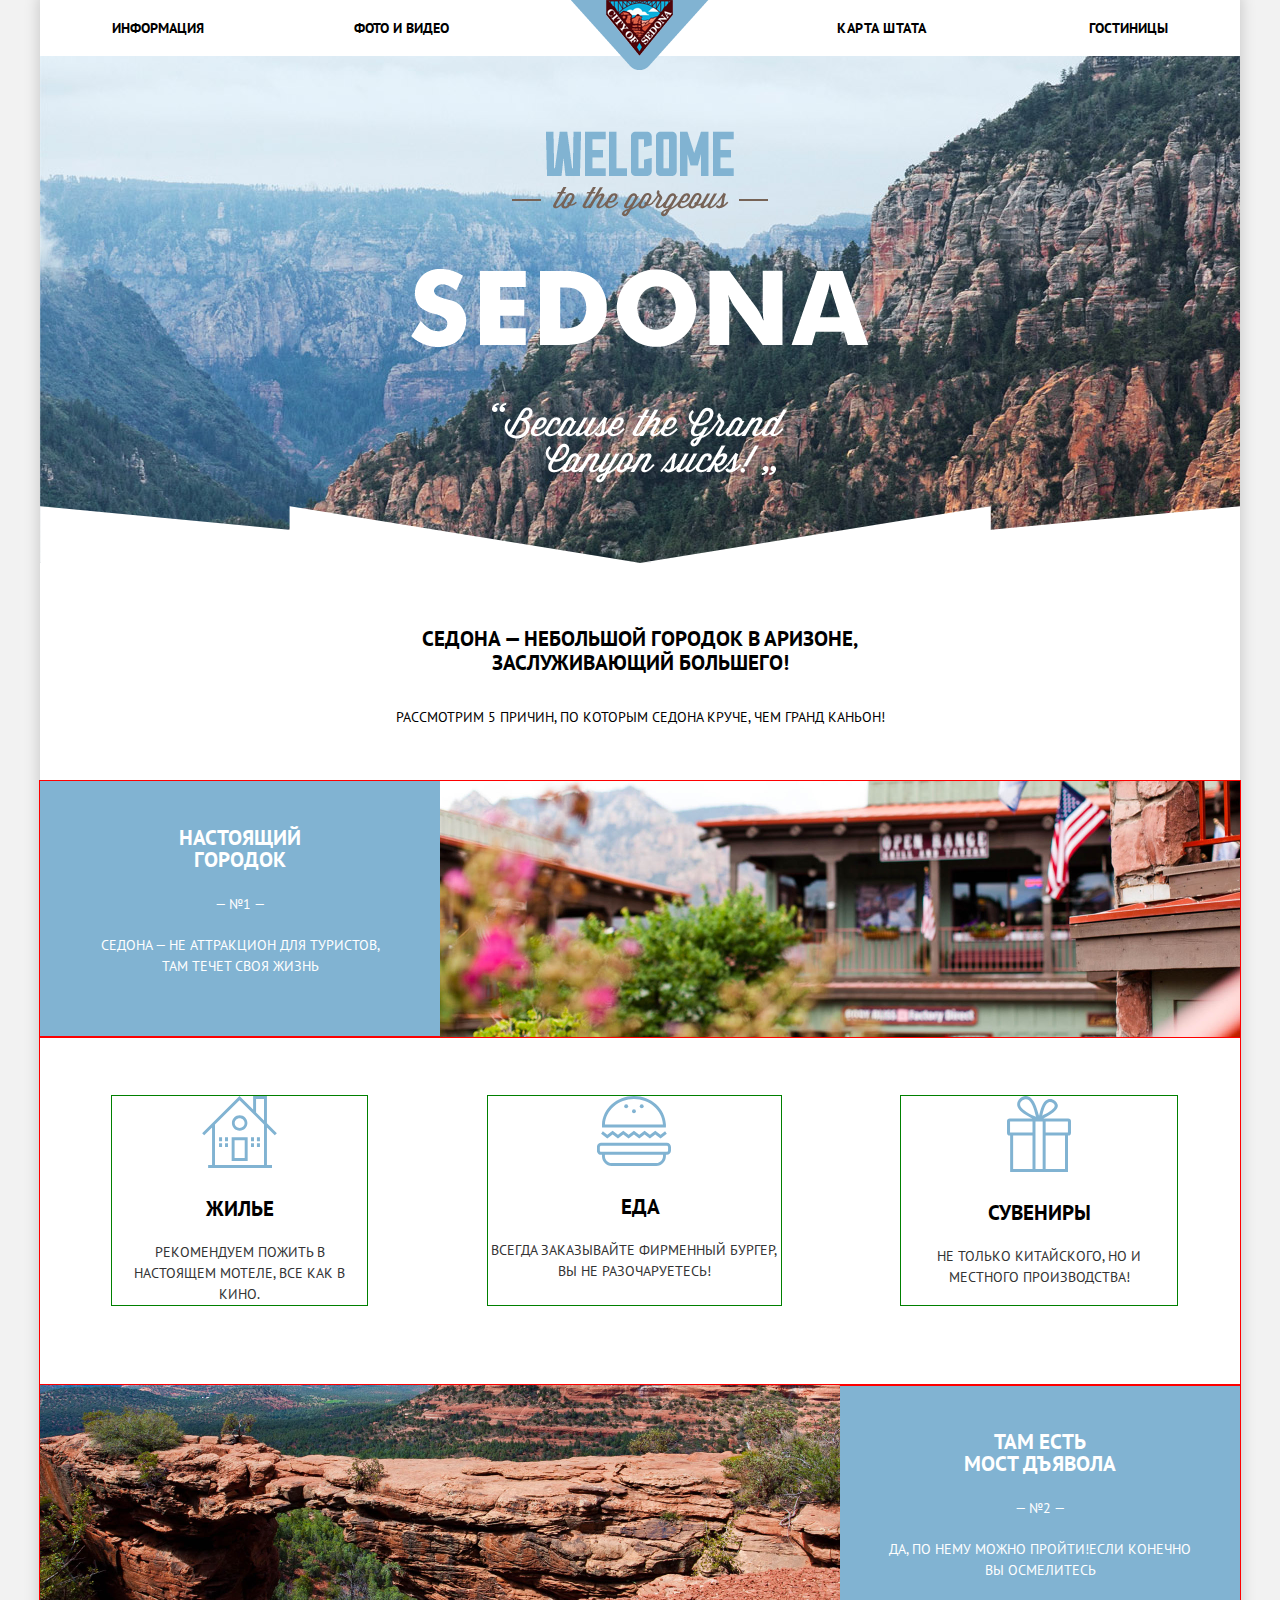
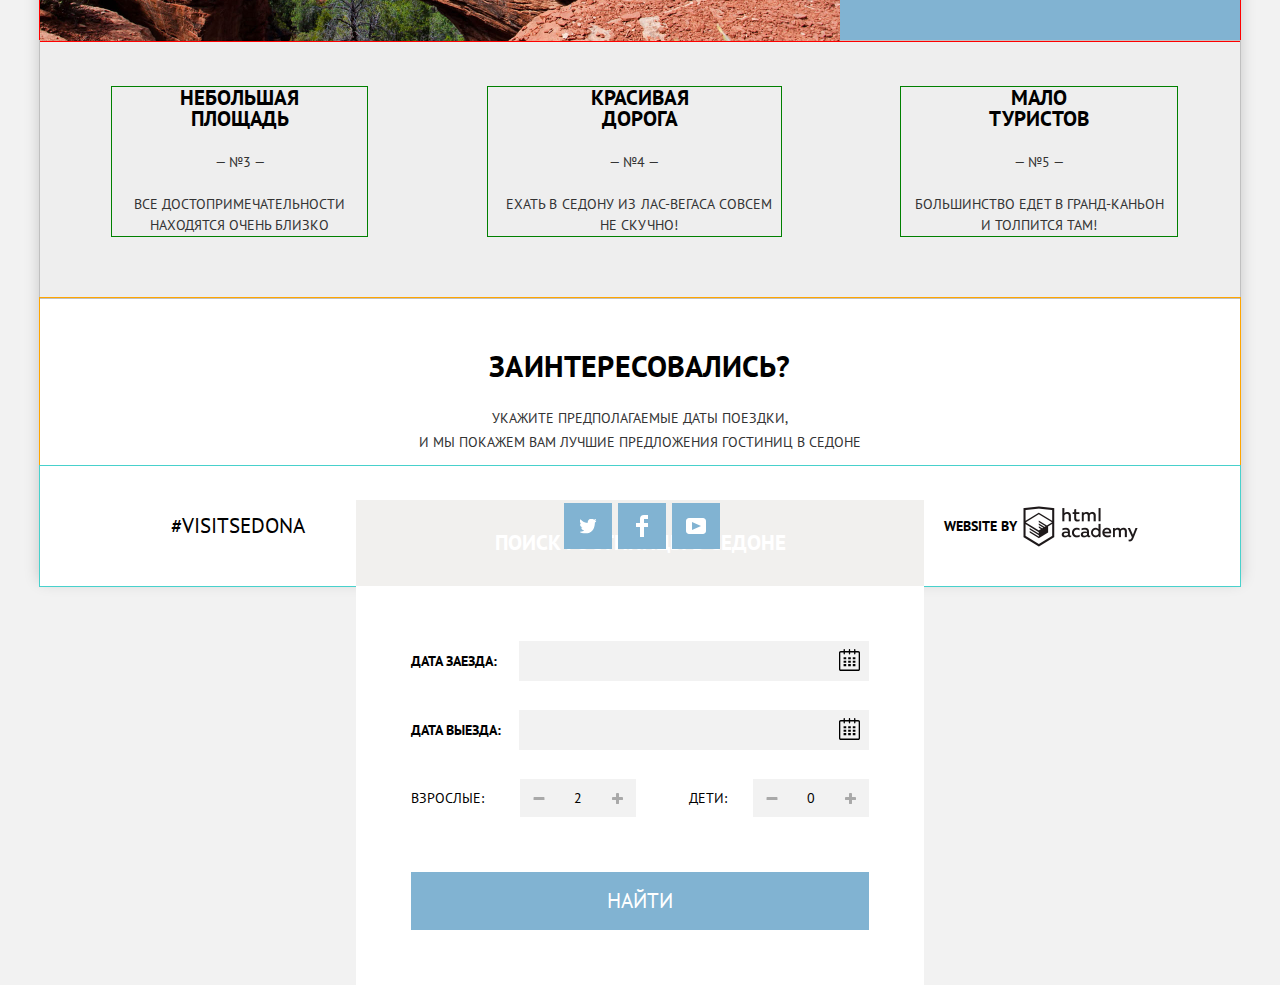
==== commit 18b5830e: "сделала декоративные элементы на первой странице" ====
--- a/index.html
+++ b/index.html
@@ -102,14 +102,14 @@
                <label class="form-row-label" for="date-in">
                   Дата заезда:
                </label>
-               <input class="form-row-field" id="date-in" type="date">
+               <input class="form-row-field" id="date-in" type="text">
                <button class="form-row-btn" type="button"></button>
               </div>
              <div class="form-row">
                 <label class="form-row-label" for="date-out">
                    Дата выезда:
                 </label>
-                <input class="form-row-field" id="date-out" type="date">
+                <input class="form-row-field" id="date-out" type="text">
                 <button class="form-row-btn" type="button"></button>
               </div>
               <div class="form-row">
@@ -155,7 +155,8 @@
         </ul>
         <a class="htmlacademy" href="https://htmlacademy.ru/intensive/htmlcss"> 
           <span class="web-site-text">WEBSITE by</span> 
-          <img class="web-site-img" src="img/logo_name.png" alt="htmlacademy.ru">
+          <div class="web-site-img">
+          </div>
         </a>
       </footer>
       </div>
--- a/css/style.css
+++ b/css/style.css
@@ -89,6 +89,17 @@
     color: #000;
 }
 
+.main-navigation-link:hover {
+    color: #81b3d2;
+}
+
+.main-navigation-link:active {
+    color: #000;
+    opacity: 0.3;
+}
+
+
+
 /* header ends */
 
 /* content starts */
@@ -424,6 +435,18 @@
     color: #fff;
     border: none;
     background-color: #766357;
+    cursor: pointer;
+}
+
+.interested-btn:hover{
+    background-color: #604e43;
+    
+}
+
+.interested-btn:active {
+    background-color: #503e33;
+    color: rgba(255, 255, 255, .3);
+
 }
 
 .interested-form
@@ -466,14 +489,27 @@
 }
 
 .form-row-field {
-    height: 38px;
-    width:  346px;
+    height: 36px;
+    width:  344px;
     background-color: #f2f2f2;
     padding-left: 13px;
-    border: none;
+    border: 1px solid transparent ;
     font-size: 14px;
     line-height: 26px;
     color: #000;
+    outline: none;
+}
+
+.form-row-field:focus{
+    background-color: #ffffff;
+    border-color:  #e5e5e5;
+
+}
+
+.form-row-field:hover {
+    background-color: #ebebeb;
+    
+
 }
 
 .form-row-btn {
@@ -490,6 +526,18 @@
     
 }
 
+.form-row-btn:focus {
+    background-image: url(../img/icon/calendar-active.svg);
+}
+
+.form-row-btn:active{
+    background-image: url(../img/icon/calendar-active.svg);
+}
+
+.form-row-btn:hover {
+    background-image: url(../img/icon/calendar-hover.svg);
+}
+
 .adult {
     display: flex;
     align-items: center;
@@ -505,14 +553,11 @@
     text-transform: uppercase;
 }
 
-.adult-counter {}
 
 .form-counter {
     font-size: 0;
     display: flex;
     align-items: stretch;
-
-
 }
 
 .form-counter-minus {
@@ -526,6 +571,14 @@
     background-position: center;
 }
 
+.form-counter-minus:active{
+    background-image: url(../img/icon/icon-minus-active.svg);
+}
+
+.form-counter-minus:hover {
+    background-image: url(../img/icon/icon-minus-hover.svg);
+}
+
 .form-counter-field {
     width: 40px;
     height: 38px;
@@ -549,11 +602,21 @@
     background-position: center;
 }
 
+.form-counter-plus:active{
+    background-image: url(../img/icon/icon-plus-active.svg);
+}
+
+.form-counter-plus:hover {
+    background-image: url(../img/icon/icon-plus-hover.svg);
+}
+
 .children {
     display: flex;
     align-items: center;
     
 }
+
+
 
 .children-label {
     width: 64px;
@@ -582,6 +645,15 @@
 
 }
 
+.form-submit:hover {
+    background-color: #669ec0;
+}
+
+.form-submit:active {
+    background-color: #5496bd;
+    color: rgba(255, 255, 255, .3);
+}
+
 
 .filter
 {
@@ -1271,21 +1343,57 @@
     background-color: #81b3d2;
     background-repeat: no-repeat;
     background-position: center;
-}
-
-.footer-social-link.tw
-{
+    position: relative;
+}
+
+.footer-social-link:hover{
+    background-color: #669ec0;
+}
+
+.footer-social-link:hover::before{
+    opacity: .3;
+}
+
+
+.footer-social-link:active {
+    background-color: #5496bd;
+
+}
+
+.footer-social-link.tw::before
+{   content: "";
+    width: 17px;
+    height: 15px;
     background-image: url(../img/icon/twitter.svg);
-}
-
-.footer-social-link.fb
+    position: absolute;
+    top: 50%;
+    left: 50%;
+    transform: translateY(-50%) translateX(-50%);
+}
+
+
+.footer-social-link.fb::before
 {
     background-image: url(../img/icon/fb-icon.svg);
-}
-
-.footer-social-link.yt
+    content: "";
+    width: 12px;
+    height: 22px;
+    position: absolute;
+    top: 50%;
+    left: 50%;
+    transform: translateY(-50%) translateX(-50%);
+}
+
+.footer-social-link.yt::before
 {
     background-image: url(../img/icon/youtube.svg);
+    content: "";
+    width: 20px;
+    height: 16px;
+    position: absolute;
+    top: 50%;
+    left: 50%;
+    transform: translateY(-50%) translateX(-50%);
 }
 
 .htmlacademy
@@ -1307,6 +1415,22 @@
     color: black;
 }
 
+.web-site-img {
+    background-image: url(../img/html-logo.svg);
+    background-repeat: no-repeat;
+    width: 115px;
+    height: 41px;
+}
+
+.web-site-img:hover{
+    background-image: url(../img/html-hover.svg);
+}
+
+
+.web-site-img:active{
+    background-image: url(../img/html-active.svg);
+}
+
 
 
 
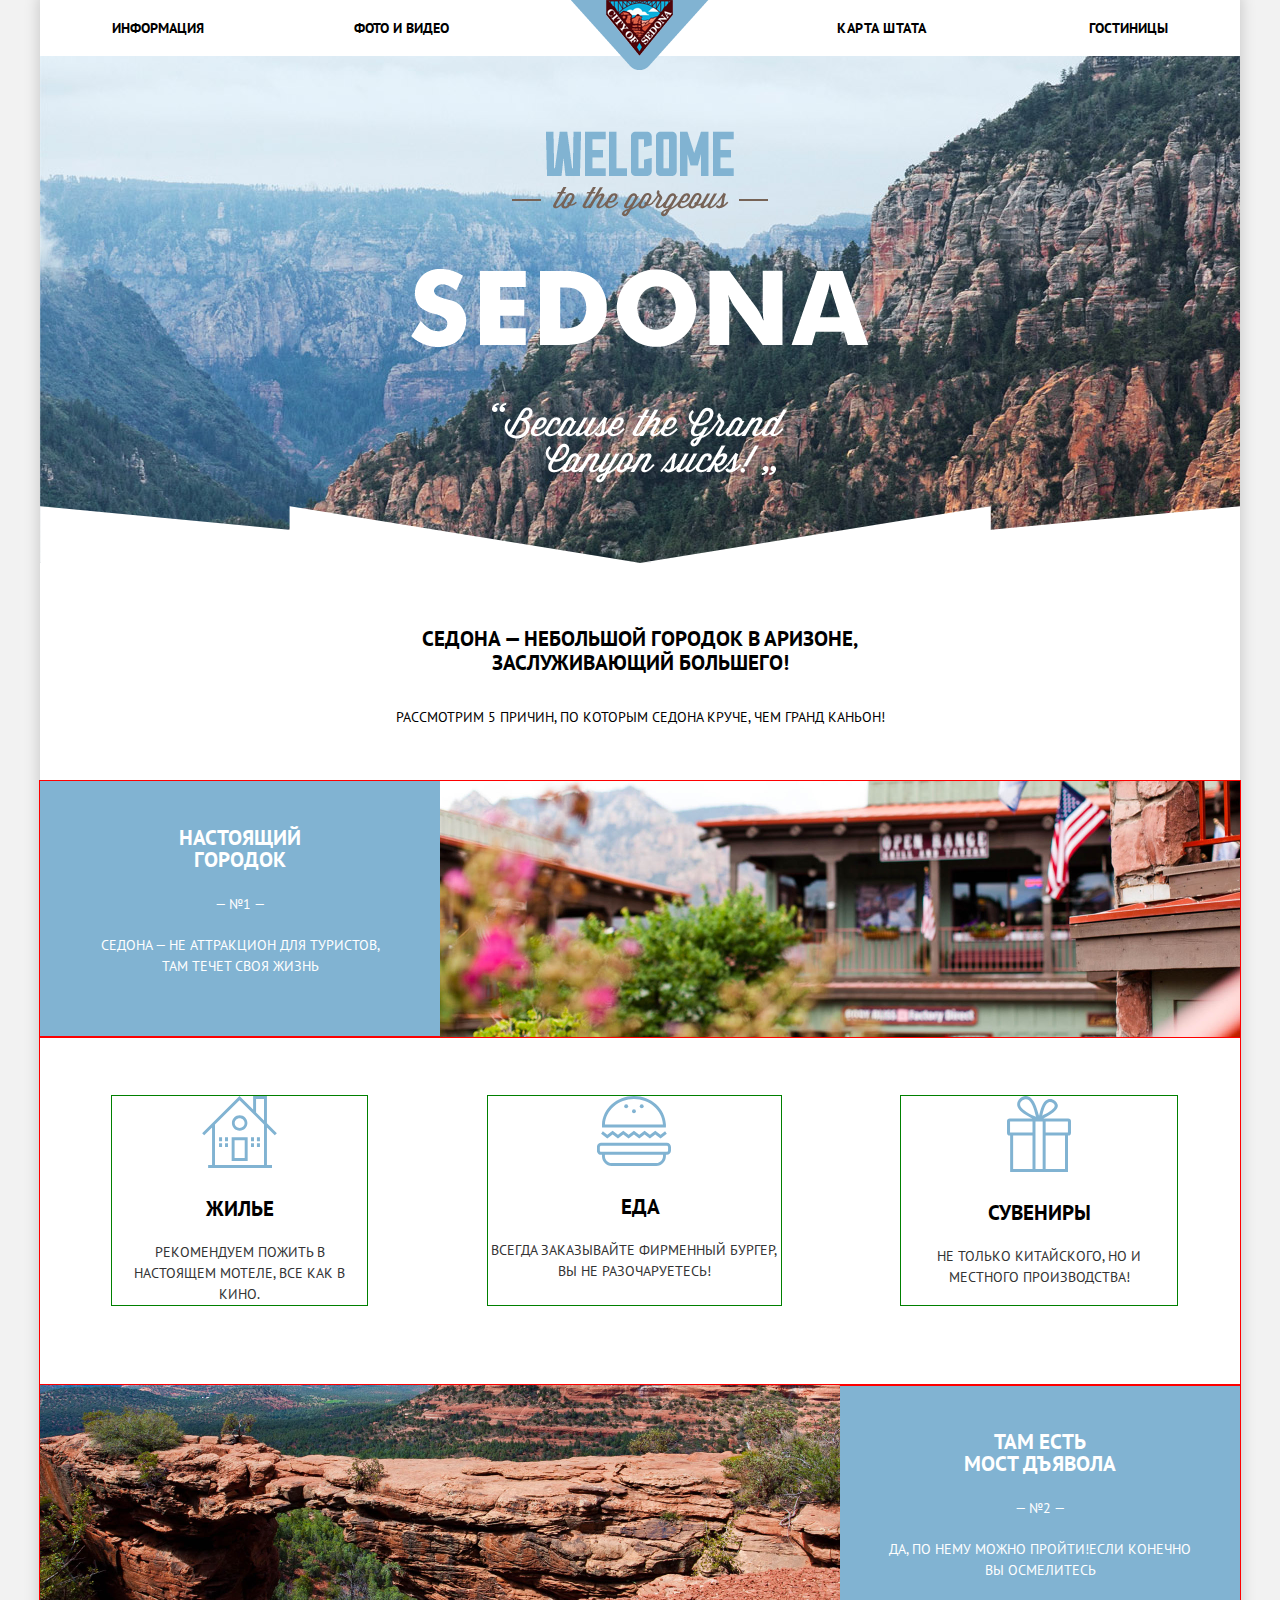
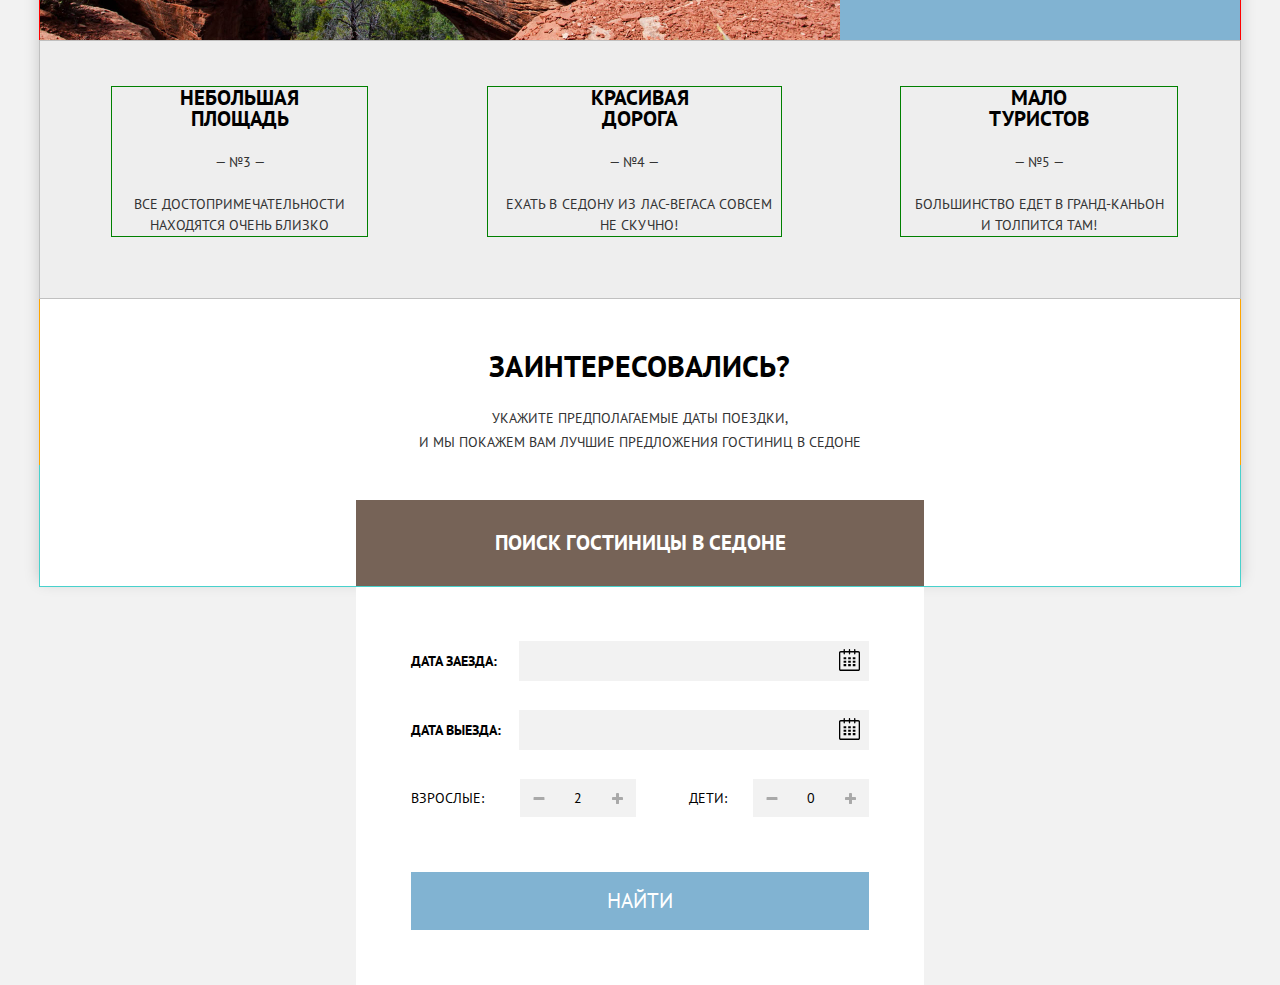
==== commit 6cdc72c5: "Сделали JS  , анимацию закрытия и открытия формы" ====
--- a/index.html
+++ b/index.html
@@ -92,49 +92,53 @@
              </div>
           </div>
          <div class="interested">
-           <h3 class="interested-title">Заинтересовались?</h3>
-           <p class="interested-text">Укажите предполагаемые даты поездки,<br>
-            и мы покажем вам лучшие предложения гостиниц в седоне
-            </p>
-           <button class="interested-btn">Поиск гостиницы в Седоне</button>
-           <form class="interested-form">
-             <div class="form-row">
-               <label class="form-row-label" for="date-in">
-                  Дата заезда:
-               </label>
-               <input class="form-row-field" id="date-in" type="text">
-               <button class="form-row-btn" type="button"></button>
-              </div>
-             <div class="form-row">
-                <label class="form-row-label" for="date-out">
-                   Дата выезда:
+           <div class="interested-top">
+            <h3 class="interested-title">Заинтересовались?</h3>
+            <p class="interested-text">Укажите предполагаемые даты поездки,<br>
+              и мы покажем вам лучшие предложения гостиниц в седоне
+              </p>
+            <button class="interested-btn">Поиск гостиницы в Седоне</button>
+           </div>
+           <div class="interested-bottom">
+            <form class="interested-form interested-form-show">
+              <div class="form-row">
+                <label class="form-row-label" for="date-in">
+                    Дата заезда:
                 </label>
-                <input class="form-row-field" id="date-out" type="text">
+                <input class="form-row-field" id="date-in" type="text">
                 <button class="form-row-btn" type="button"></button>
-              </div>
+                </div>
               <div class="form-row">
+                  <label class="form-row-label" for="date-out">
+                    Дата выезда:
+                  </label>
+                  <input class="form-row-field" id="date-out" type="text">
+                  <button class="form-row-btn" type="button"></button>
+                </div>
+                <div class="form-row">
 
-                <div class="adult">
-                  <label class="adult-label" for="adult">ВзрослыЕ:</label>
-                  <div class="adult-counter form-counter">
-                    <button class="form-counter-minus" type="button"></button>
-                    <input class="form-counter-field" id="adult" value="2" type="text">
-                    <button class="form-counter-plus" type="button"></button>
-                  </div>
-                </div>
-
-                <div class="children">
-                    <label class="children-label" for="children"> ДетИ: </label>
-                    <div class="children-counter form-counter">
-                      <button class="form-counter-minus" type="button" ></button>
-                      <input class="form-counter-field" id="children" value="0" type="text">
+                  <div class="adult">
+                    <label class="adult-label" for="adult">ВзрослыЕ:</label>
+                    <div class="adult-counter form-counter">
+                      <button class="form-counter-minus" type="button"></button>
+                      <input class="form-counter-field" id="adult" value="2" type="text">
                       <button class="form-counter-plus" type="button"></button>
                     </div>
                   </div>
-                  
-                </div>
-              <button class="form-submit" type="submit">НАЙТИ</button>
-           </form>
+
+                  <div class="children">
+                      <label class="children-label" for="children"> ДетИ: </label>
+                      <div class="children-counter form-counter">
+                        <button class="form-counter-minus" type="button" ></button>
+                        <input class="form-counter-field" id="children" value="0" type="text">
+                        <button class="form-counter-plus" type="button"></button>
+                      </div>
+                    </div>
+                    
+                  </div>
+                <button class="form-submit" type="submit">НАЙТИ</button>
+            </form>
+           </div>
          </div>
          <div class="map">
             <script src="https://api-maps.yandex.ru/services/constructor/1.0/js/?um=constructor%3A8e744fc6bf4e5f214b2fccf56b89bba5b31083c5794b24f9e3649d0628c44139&amp;width=100%25&amp;height=593&amp;lang=ru_RU&amp;scroll=true" type="text/javascript" async charset="utf-8"></script>
@@ -160,5 +164,7 @@
         </a>
       </footer>
       </div>
+      <script src="js/main.js">
+      </script>
       </body>
 </html>
--- a/css/style.css
+++ b/css/style.css
@@ -89,6 +89,10 @@
     color: #000;
 }
 
+.main-navigation-link.active { 
+    color: #d3cdcb;
+}
+
 .main-navigation-link:hover {
     color: #81b3d2;
 }
@@ -273,6 +277,8 @@
 
     outline: 1px solid silver;
     background-color: #eee;
+    position: relative;
+    z-index: 3;
 }
 
 .services-second .services-title
@@ -384,10 +390,19 @@
 .interested
 {
     position: relative;
-
+    outline: 1px solid orange;
+}
+
+.interested-top {
+    position: relative;
+    z-index: 2;
+    background-color: #fff;
     padding-top: 50px;
-
-    outline: 1px solid orange;
+}
+
+.interested-bottom {
+    position: relative;
+    z-index: 1;
 }
 
 .interested-title
@@ -450,7 +465,9 @@
 }
 
 .interested-form
-{
+{   
+    
+
     position: absolute;
     z-index: 9;
     top: 100%;
@@ -460,10 +477,17 @@
     width: 568px;
     padding: 55px;/* for time*/
 
-    transform: translateX(-50%);
-
-    background-color: #fff;;
-}
+    transform: translateX(-50%) translateY(-410px);
+
+    background-color: #fff;
+    transition: 1s all;
+}
+
+.interested-form-show {
+    transform: translateX(-50%) translateY(0);
+
+}
+
 .form-row {
     display: flex;
     align-items: center;
@@ -730,6 +754,15 @@
     background-image: url(../img/checkbox-on.svg);
 }
 
+.form-checkbox:disabled + .form-label::before {
+    background-image: url(../img/checkbox-off-disabled.svg);
+}
+
+.form-checkbox:checked:disabled + .form-label::before {
+    background-image: url(../img/checkbox-on-disabled.svg);
+
+}
+
 .form-label
 {
     position: relative;
@@ -1048,6 +1081,14 @@
     border-bottom: 1px dotted #81b3d2;
 }
 
+.sortable-link:hover {
+    color: #81b3d2;
+}
+
+.sortable-link:active {
+    color: #000;
+}
+
 .sortable-link-active
 {
     text-decoration: 1px dashed #81b3d2;
@@ -1080,6 +1121,7 @@
     width: 12px;
     height: 12px;
 }
+
 
 .sortable-up::before
 {
@@ -1090,51 +1132,74 @@
     width: 0;
     height: 0;
 
+    content: "";
+    cursor: pointer;
+    transform: translateX(-50%) translateY(-50%);
+
+    border-right: 6px solid transparent;
+    border-bottom: 10px solid #cacaca;
+    border-left: 6px solid transparent;
+}
+
+.sortable-up:hover::before {
+    border-bottom: 10px solid #231f20;
+    border-right: 6px solid transparent;
+    border-left: 6px solid transparent;
+}
+
+.sortable-up:active::before {
+    border-bottom: 10px solid #81b3d2;
+    border-right: 6px solid transparent;
+    border-left: 6px solid transparent;
+}
+
+
+.sortable-down
+{
+    position: relative;
+    left: 5px;
+
+    width: 12px;
+    height: 12px;
+}
+
+.sortable-down::before
+{
+    position: absolute;
+    top: 50%;
+    left: 50%;
+
+    width: 0;
+    height: 0;
+
     content: '';
     cursor: pointer;
     transform: translateX(-50%) translateY(-50%);
 
-    border-right: 6px solid transparent;
-    border-bottom: 10px solid #cacaca;
-    border-left: 6px solid transparent;
-}
-
-.sortable-up.active:before
-{
-    border-bottom-color: #81b3d2;
-}
-
-.sortable-down
-{
-    position: relative;
-    left: 5px;
-
-    width: 12px;
-    height: 12px;
-}
-
-.sortable-down::before
-{
-    position: absolute;
-    top: 50%;
-    left: 50%;
-
-    width: 0;
-    height: 0;
-
-    content: '';
-    cursor: pointer;
-    transform: translateX(-50%) translateY(-50%);
-
     border-top: 10px solid #cacaca;
     border-right: 6px solid transparent;
     border-left: 6px solid transparent;
 }
 
-.sortable-down.active::before
-{
-    border-top-color: #81b3d2;
-}
+.sortable-down:hover::before {
+    border-top: 10px solid #231f20;
+    border-right: 6px solid transparent;
+    border-left: 6px solid transparent;
+}
+
+.sortable-down:active::before {
+    border-top: 10px solid #81b3d2;
+    border-right: 6px solid transparent;
+    border-left: 6px solid transparent;
+}
+
+.sortable-down.active::before {
+    border-top: 10px solid  #81b3d2;
+    border-right: 6px solid transparent;
+    border-left: 6px solid transparent;
+
+}
+
 
 
 
@@ -1204,6 +1269,14 @@
     color: #000;
 }
 
+.hotel-content-name a:hover {
+    color: #81b3d2;
+}
+
+.hotel-content-name a:active {
+    color: rgba(0, 0, 0, .3);
+}
+
 .hotel-content-middle
 {
     margin-bottom: 17px;
@@ -1248,13 +1321,30 @@
     background-color: #81b3d2;
 }
 
+.hotel-more-btn:hover {
+    background-color: #669ec0;
+
+}
+
+.hotel-more-btn:active {
+    background-color: #5496bd;
+    color: rgba(255, 255, 255, .3);
+}
+
 .hotel-content-btns .hotel-order-btn
 {
     font-size: 14px;
 
     background-color: #766357;
 }
-
+.hotel-order-btn:hover {
+    background-color: #604e43;
+}
+
+.hotel-order-btn:active {
+    background-color: #503e33;
+    color: rgba(255, 255, 255, .3);
+}
 
 
 .hotel-stars
@@ -1348,16 +1438,18 @@
 
 .footer-social-link:hover{
     background-color: #669ec0;
-}
-
-.footer-social-link:hover::before{
+    
+}
+
+.footer-social-link:active::before{
     opacity: .3;
 }
 
 
 .footer-social-link:active {
     background-color: #5496bd;
-
+    
+    
 }
 
 .footer-social-link.tw::before
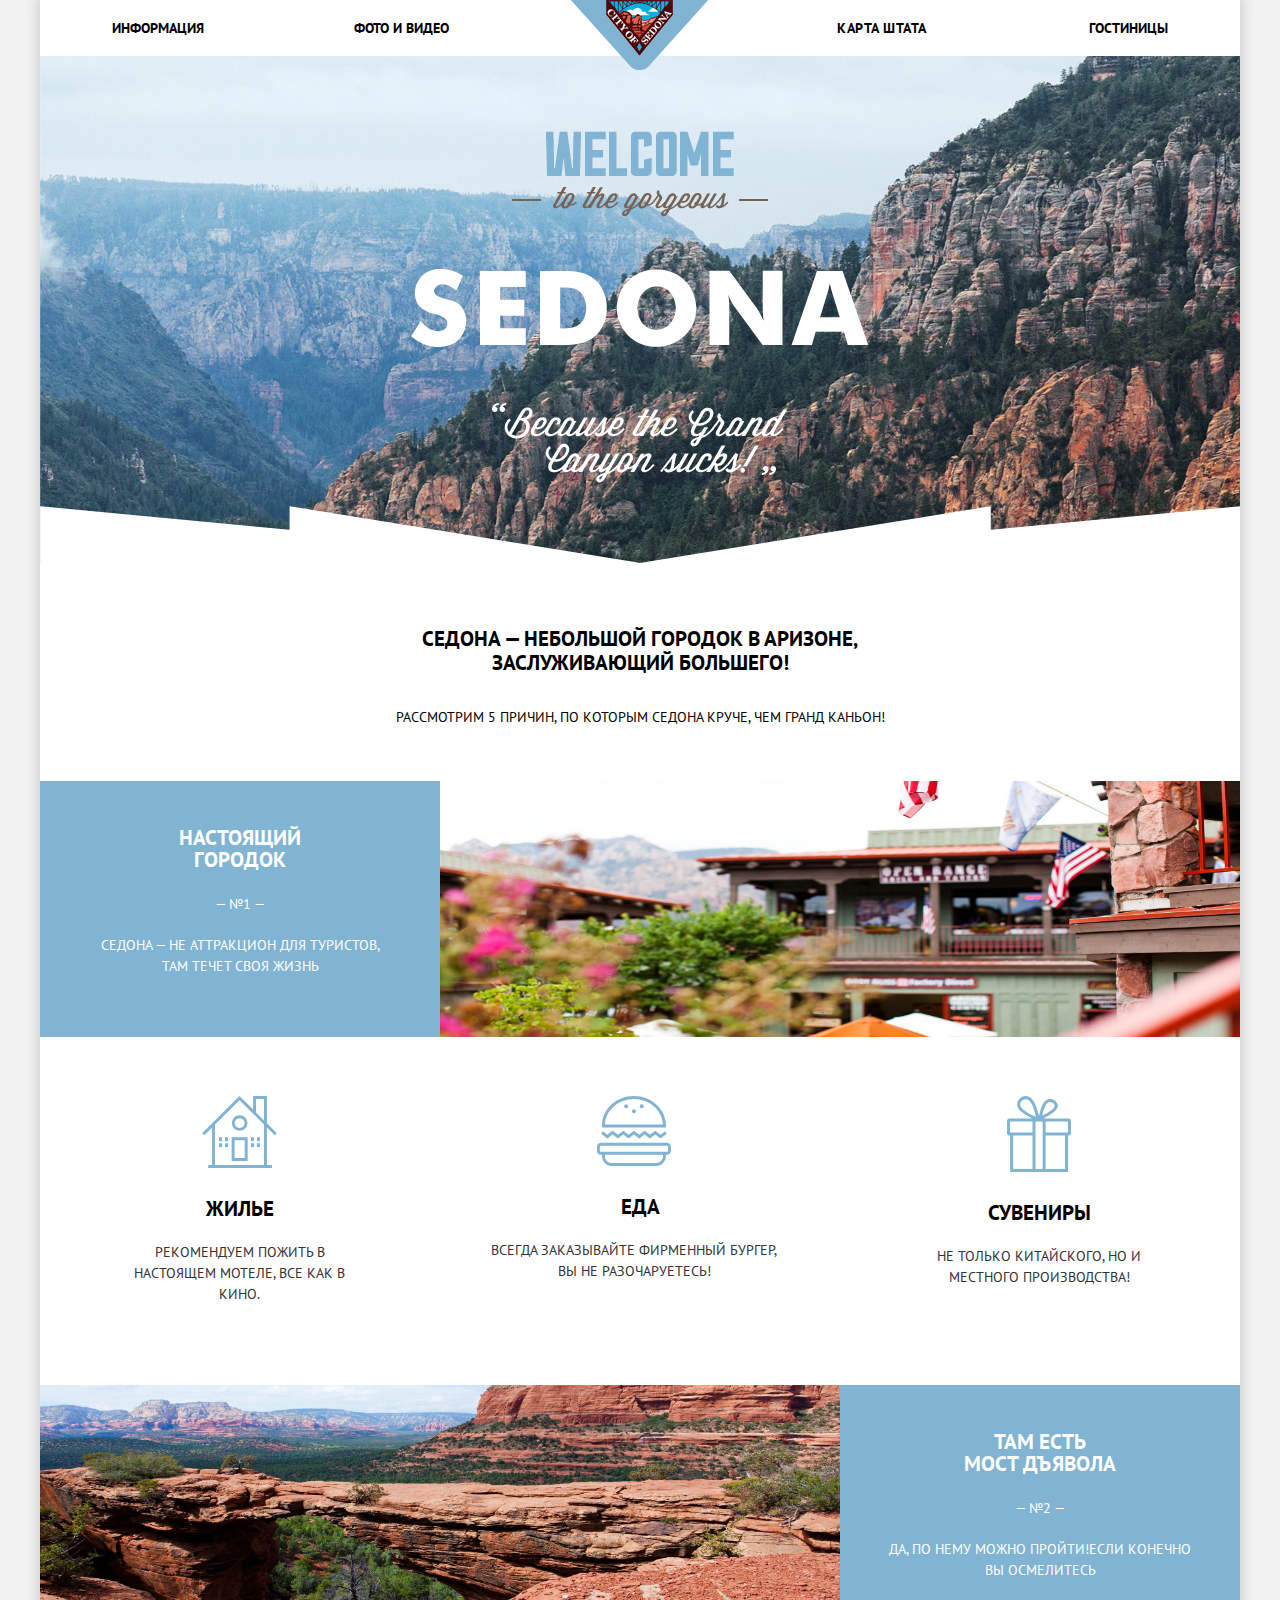
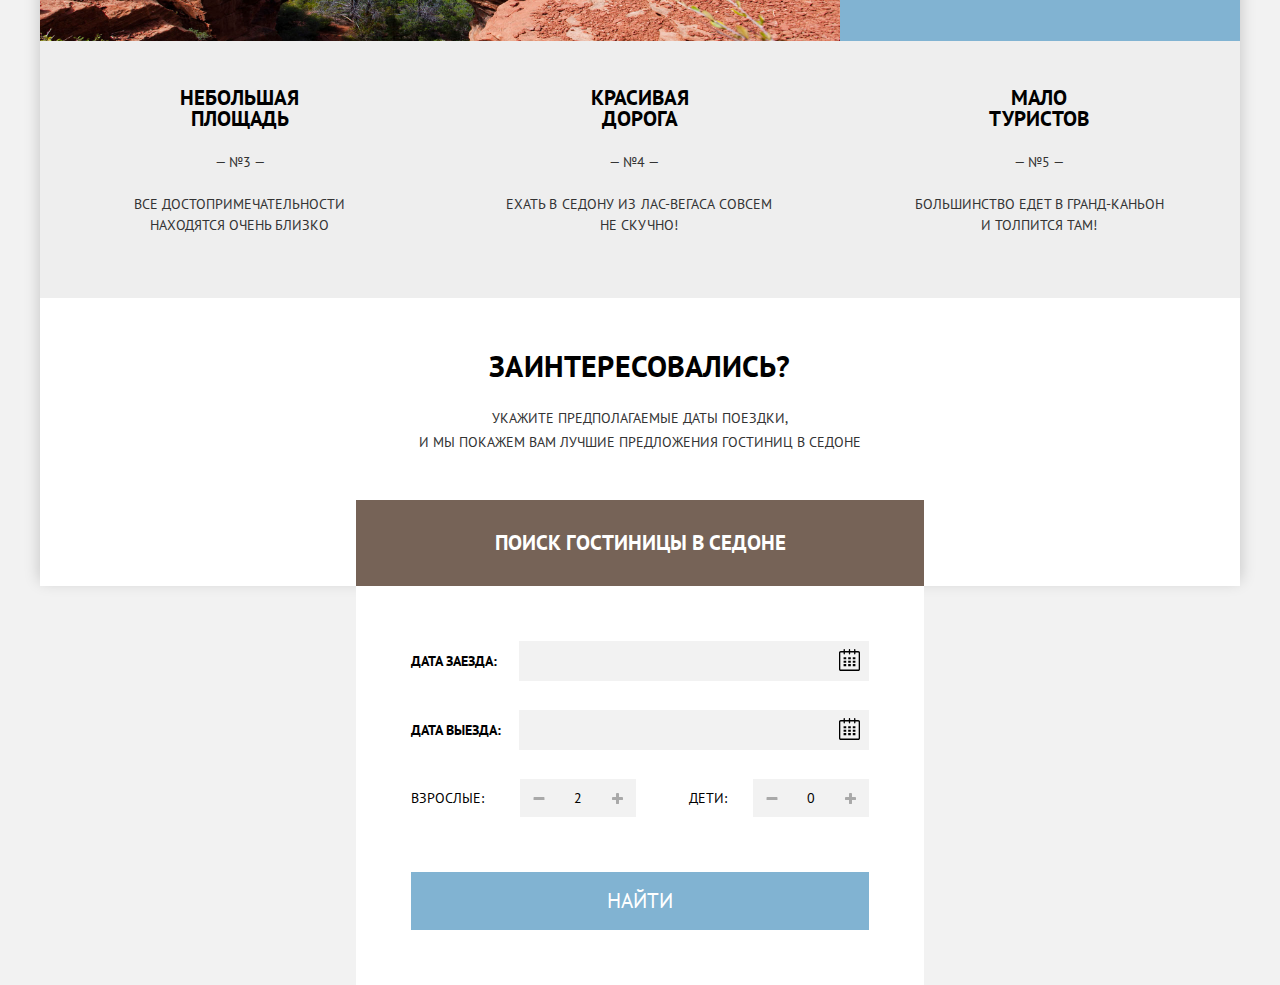
==== commit dd1ba164: "Верстка готова, отправляем на проверку" ====
--- a/index.html
+++ b/index.html
@@ -1,170 +1,171 @@
 <!DOCTYPE html>
 <html lang="ru">
-  <head>
+<head>
     <meta charset="utf-8">
     <title>HTML Academy: Седона</title>
-    <link href="https://fonts.googleapis.com/css?family=PT+Sans:400,400i,700,700i&amp;subset=cyrillic-ext" rel="stylesheet">
+    <link href="https://fonts.googleapis.com/css?family=PT+Sans:400,400i,700,700i&amp;subset=cyrillic-ext"
+          rel="stylesheet">
     <link href="css/normalize.css" rel="stylesheet">
-    <link href="css/style.css" rel="stylesheet">
-  </head>
-  <body>
-    <div class="wrapper">
-      <header class="main-header">
-        <img class="header-logo" src="img/logo-icon.png" alt="logo">  
+    <link href="css/style.min.css" rel="stylesheet">
+</head>
+<body>
+<div class="wrapper">
+    <header class="main-header">
+        <img class="header-logo" src="img/logo-icon.png" width="138" height="70" alt="logo">
         <nav class="main-navigation">
-          <ul class="main-navigation-list">
-            <li class="main-navigation-item">
-              <a class="main-navigation-link" href="info.html">ИНФОРМАЦИЯ</a>
-            </li>
-            <li class="main-navigation-item">
-              <a class="main-navigation-link" href="multi.html">ФОТО И ВИДЕО</a>
-            </li>
-            <li class="main-navigation-item">
-              <a class="main-navigation-link" href="maps.html">КАРТА ШТАТА</a>
-            </li>
-            <li class="main-navigation-item">
-              <a class="main-navigation-link" href="hotels.html">ГОСТИНИЦЫ</a>
-            </li>
-          </ul>
+            <ul class="main-navigation-list">
+                <li class="main-navigation-item">
+                    <a class="main-navigation-link" href="info.html">ИНФОРМАЦИЯ</a>
+                </li>
+                <li class="main-navigation-item">
+                    <a class="main-navigation-link" href="multi.html">ФОТО И ВИДЕО</a>
+                </li>
+                <li class="main-navigation-item">
+                    <a class="main-navigation-link" href="maps.html">КАРТА ШТАТА</a>
+                </li>
+                <li class="main-navigation-item">
+                    <a class="main-navigation-link" href="hotels.html">ГОСТИНИЦЫ</a>
+                </li>
+            </ul>
         </nav>
-      </header>
-      <div class="content">
+    </header>
+    <div class="content">
         <div class="welcome">
-          <img src="img/welcome.png" alt="welcome" height="352px" width="458px">
+            <img src="img/welcome.png" alt="welcome" height="352" width="458">
         </div>
         <div class="intro">
-          <h1 class="intro-title">СЕДОНА — небольшой городок в АРИЗОНЕ,<br> зАСЛУЖИвающий большего!</h1>
-          <p class="intro-description">Рассмотрим 5 причин, по которым Седона круче, чем гранд каньон!</p>
+            <h1 class="intro-title">СЕДОНА — небольшой городок в АРИЗОНЕ,<br> зАСЛУЖИвающий большего!</h1>
+            <p class="intro-description">Рассмотрим 5 причин, по которым Седона круче, чем гранд каньон!</p>
         </div>
         <div class="nature">
-          <div class="nature-content">
-            <h3 class="nature-title">НАСТОЯЩИЙ
-              ГОРОДОК</h3>
-            <p class="nature-symbol">— №1 —</p>
-            <p class="nature-description">СЕДОНА — НЕ АТтРАКЦИОН ДЛЯ ТУРИСТОВ, ТАМ ТЕЧЕТ СВОЯ ЖИЗНЬ</p>
-          </div>
-          <div class="nature-image">
-            <img src="img/nature-right.jpg" alt="NATURE-RIGHT" height width>
-          </div>
+            <div class="nature-content">
+                <h3 class="nature-title">НАСТОЯЩИЙ
+                    ГОРОДОК</h3>
+                <p class="nature-symbol">— №1 —</p>
+                <p class="nature-description">СЕДОНА — НЕ АТтРАКЦИОН ДЛЯ ТУРИСТОВ, ТАМ ТЕЧЕТ СВОЯ ЖИЗНЬ</p>
+            </div>
+            <div class="nature-image">
+                <img src="img/nature-right.jpg" alt="NATURE-RIGHT" height="256" width="800">
+            </div>
         </div>
-          <div class="services">
+        <div class="services">
             <div class="services-item">
-                <img class="services-img" src="img/icon-home.svg" alt="home">
+                <img class="services-img" src="img/icon-home.svg" width="75" height="72" alt="home">
                 <h4 class="services-title">Жилье</h4>
                 <p class="services-text">Рекомендуем пожить в настоящем мотеле, все как в кино.</p>
             </div>
             <div class="services-item">
-              <img class="services-img" src="img/food-icon.svg" alt="food">
-              <h4 class="services-title sevises-title-food">ЕДА</h4>
-              <p class="services-text">ВСЕГДА ЗАКАЗЫВАЙТЕ ФИРМЕННЫЙ БУРГЕР, ВЫ НЕ РАЗОЧАРУЕТЕСЬ!</p>
+                <img class="services-img" src="img/food-icon.svg" width="74" height="70" alt="food">
+                <h4 class="services-title sevises-title-food">ЕДА</h4>
+                <p class="services-text">ВСЕГДА ЗАКАЗЫВАЙТЕ ФИРМЕННЫЙ БУРГЕР, ВЫ НЕ РАЗОЧАРУЕТЕСЬ!</p>
             </div>
-           <div class="services-item">
-              <img class="services-img" src="img/icon-gift.svg" alt="gift">
-              <h4 class="services-title">СУВЕНИРЫ</h4>
-              <p class="services-text">НЕ ТОЛЬКО КИТАЙСКОГО, НО И МЕСТНОГО ПРОИЗВОДСТВА!</p>
-           </div>
-          </div>
-          <div class="nature nature-second">
-              <div class="nature-image">
-                  <img src="img/nature-left.jpg" alt="nature-left" height width>
-              </div>
-              <div class="nature-content">
-                  <h3 class="nature-title">ТАМ ЕСТЬ<br>МОСТ ДЪЯВОЛА</h3>
-                  <p class="nature-symbol">— №2 —</p>
-                  <p class="nature-description">ДА, ПО НЕМУ МОЖНО ПРОЙТИ!ЕСЛИ КОНЕЧНО ВЫ ОСМЕЛИТЕСЬ</p>
-              </div>
-          </div>
-          <div class="services services-second">
-              <div class="services-item">
-                  <h3 class="services-title">Небольшая площадь</h3>
-                  <p class="services-symbol">— №3 —</p>
-                  <p class="services-text">ВСЕ ДОСТОПРИМЕЧАТЕЛЬНОСТИ НАХОДЯТСЯ ОЧЕНЬ БЛИЗКО</p>
-              </div>
-              <div class="services-item">
-                  <h3 class="services-title services-title-second">КРАСИВАЯ ДОРОГА</h3>
-                  <p class="services-symbol">— №4 —</p>
-                  <p class="services-text servises-text-second">ЕХАТЬ В СЕДОНУ ИЗ ЛАС-ВЕГАСА СОВСЕМ НЕ СКУЧНО!</p>
-              </div>
-             <div class="services-item">
+            <div class="services-item">
+                <img class="services-img" src="img/icon-gift.svg" width="64" height="76" alt="gift">
+                <h4 class="services-title">СУВЕНИРЫ</h4>
+                <p class="services-text">НЕ ТОЛЬКО КИТАЙСКОГО, НО И МЕСТНОГО ПРОИЗВОДСТВА!</p>
+            </div>
+        </div>
+        <div class="nature nature-second">
+            <div class="nature-image">
+                <img src="img/nature-left.jpg" alt="nature-left" height="256" width="800">
+            </div>
+            <div class="nature-content">
+                <h3 class="nature-title">ТАМ ЕСТЬ<br>МОСТ ДЪЯВОЛА</h3>
+                <p class="nature-symbol">— №2 —</p>
+                <p class="nature-description">ДА, ПО НЕМУ МОЖНО ПРОЙТИ!ЕСЛИ КОНЕЧНО ВЫ ОСМЕЛИТЕСЬ</p>
+            </div>
+        </div>
+        <div class="services services-second">
+            <div class="services-item">
+                <h3 class="services-title">Небольшая площадь</h3>
+                <p class="services-symbol">— №3 —</p>
+                <p class="services-text">ВСЕ ДОСТОПРИМЕЧАТЕЛЬНОСТИ НАХОДЯТСЯ ОЧЕНЬ БЛИЗКО</p>
+            </div>
+            <div class="services-item">
+                <h3 class="services-title services-title-second">КРАСИВАЯ ДОРОГА</h3>
+                <p class="services-symbol">— №4 —</p>
+                <p class="services-text servises-text-second">ЕХАТЬ В СЕДОНУ ИЗ ЛАС-ВЕГАСА СОВСЕМ НЕ СКУЧНО!</p>
+            </div>
+            <div class="services-item">
                 <h3 class="services-title"> МАЛО ТУРИСТОВ</h3>
                 <p class="services-symbol">— №5 —</p>
                 <p class="services-text servises-text-third">БОЛЬШИНСТВО ЕДЕТ В ГРАНД-КАНЬОН И ТОЛПИТСЯ ТАМ!</p>
-             </div>
-          </div>
-         <div class="interested">
-           <div class="interested-top">
-            <h3 class="interested-title">Заинтересовались?</h3>
-            <p class="interested-text">Укажите предполагаемые даты поездки,<br>
-              и мы покажем вам лучшие предложения гостиниц в седоне
-              </p>
-            <button class="interested-btn">Поиск гостиницы в Седоне</button>
-           </div>
-           <div class="interested-bottom">
-            <form class="interested-form interested-form-show">
-              <div class="form-row">
-                <label class="form-row-label" for="date-in">
-                    Дата заезда:
-                </label>
-                <input class="form-row-field" id="date-in" type="text">
-                <button class="form-row-btn" type="button"></button>
-                </div>
-              <div class="form-row">
-                  <label class="form-row-label" for="date-out">
-                    Дата выезда:
-                  </label>
-                  <input class="form-row-field" id="date-out" type="text">
-                  <button class="form-row-btn" type="button"></button>
-                </div>
-                <div class="form-row">
+            </div>
+        </div>
+        <div class="interested">
+            <div class="interested-top">
+                <h3 class="interested-title">Заинтересовались?</h3>
+                <p class="interested-text">Укажите предполагаемые даты поездки,<br>
+                    и мы покажем вам лучшие предложения гостиниц в седоне
+                </p>
+                <button class="interested-btn">Поиск гостиницы в Седоне</button>
+            </div>
+            <div class="interested-bottom">
+                <form class="interested-form interested-form-show">
+                    <div class="form-row">
+                        <label class="form-row-label" for="date-in">
+                            Дата заезда:
+                        </label>
+                        <input class="form-row-field" id="date-in" type="text">
+                        <button class="form-row-btn" type="button"></button>
+                    </div>
+                    <div class="form-row">
+                        <label class="form-row-label" for="date-out">
+                            Дата выезда:
+                        </label>
+                        <input class="form-row-field" id="date-out" type="text">
+                        <button class="form-row-btn" type="button"></button>
+                    </div>
+                    <div class="form-row">
 
-                  <div class="adult">
-                    <label class="adult-label" for="adult">ВзрослыЕ:</label>
-                    <div class="adult-counter form-counter">
-                      <button class="form-counter-minus" type="button"></button>
-                      <input class="form-counter-field" id="adult" value="2" type="text">
-                      <button class="form-counter-plus" type="button"></button>
+                        <div class="adult">
+                            <label class="adult-label" for="adult">ВзрослыЕ:</label>
+                            <div class="adult-counter form-counter">
+                                <button class="form-counter-minus" type="button"></button>
+                                <input class="form-counter-field" id="adult" type="text" value="2">
+                                <button class="form-counter-plus" type="button"></button>
+                            </div>
+                        </div>
+
+                        <div class="children">
+                            <label class="children-label" for="children"> ДетИ: </label>
+                            <div class="children-counter form-counter">
+                                <button class="form-counter-minus" type="button"></button>
+                                <input class="form-counter-field" id="children" type="text" value="0">
+                                <button class="form-counter-plus" type="button"></button>
+                            </div>
+                        </div>
+
                     </div>
-                  </div>
-
-                  <div class="children">
-                      <label class="children-label" for="children"> ДетИ: </label>
-                      <div class="children-counter form-counter">
-                        <button class="form-counter-minus" type="button" ></button>
-                        <input class="form-counter-field" id="children" value="0" type="text">
-                        <button class="form-counter-plus" type="button"></button>
-                      </div>
-                    </div>
-                    
-                  </div>
-                <button class="form-submit" type="submit">НАЙТИ</button>
-            </form>
-           </div>
-         </div>
-         <div class="map">
-            <script src="https://api-maps.yandex.ru/services/constructor/1.0/js/?um=constructor%3A8e744fc6bf4e5f214b2fccf56b89bba5b31083c5794b24f9e3649d0628c44139&amp;width=100%25&amp;height=593&amp;lang=ru_RU&amp;scroll=true" type="text/javascript" async charset="utf-8"></script>
-         </div>
-      </div>
-      <footer class="main-footer">
+                    <button class="form-submit" type="submit">НАЙТИ</button>
+                </form>
+            </div>
+        </div>
+        <div class="map">
+            <script src="https://api-maps.yandex.ru/services/constructor/1.0/js/?um=constructor%3A8e744fc6bf4e5f214b2fccf56b89bba5b31083c5794b24f9e3649d0628c44139&amp;width=100%25&amp;height=593&amp;lang=ru_RU&amp;scroll=true"
+                    type="text/javascript" async charset="utf-8"></script>
+        </div>
+    </div>
+    <footer class="main-footer">
         <div class="footer-hashtag">#VISITSEDONA</div>
         <ul class="footer-social">
-          <li class="footer-social-item">
-            <a class="footer-social-link tw" href="#"></a>
-          </li>
-          <li class="footer-social-item">
-            <a class="footer-social-link fb" href="#"></a>
-          </li>
-          <li class="footer-social-item">
-            <a class="footer-social-link yt" href="#"></a>
-          </li>
+            <li class="footer-social-item">
+                <a class="footer-social-link tw" href="#"></a>
+            </li>
+            <li class="footer-social-item">
+                <a class="footer-social-link fb" href="#"></a>
+            </li>
+            <li class="footer-social-item">
+                <a class="footer-social-link yt" href="#"></a>
+            </li>
         </ul>
-        <a class="htmlacademy" href="https://htmlacademy.ru/intensive/htmlcss"> 
-          <span class="web-site-text">WEBSITE by</span> 
-          <div class="web-site-img">
-          </div>
+        <a class="htmlacademy" href="https://htmlacademy.ru/intensive/htmlcss">
+            <span class="web-site-text">WEBSITE by</span>
+            <div class="web-site-img">
+            </div>
         </a>
-      </footer>
-      </div>
-      <script src="js/main.js">
-      </script>
-      </body>
+    </footer>
+</div>
+<script src="js/main.min.js"></script>
+</body>
 </html>
--- a/css/style.min.css
+++ b/css/style.min.css
@@ -0,0 +1 @@
+.intro-description,.main-navigation-link{line-height:26px;text-transform:uppercase}.intro-description,.intro-title,.main-navigation-link,.nature-content,.services-item{text-transform:uppercase}.form-submit,.interested-text,.interested-title,.intro,.nature-content,.services-item,.welcome{text-align:center}.filter,.form-counter-minus,.form-counter-plus,.form-row-btn{background-position:center;background-repeat:no-repeat}.filter,.form-counter-minus,.form-counter-plus,.form-label::before,.form-row-btn,.welcome,.welcome::after{background-repeat:no-repeat}body{font-family:'PT Sans',Arial,sans-serif;font-size:14px;font-weight:400;margin:0;padding:0;background-color:#f2f2f2}.wrapper{width:1200px;margin-right:auto;margin-left:auto;background-color:#fff;-webkit-box-shadow:0 -5px 15px rgba(0,0,0,.2);box-shadow:0 -5px 15px rgba(0,0,0,.2)}.main-header{position:relative}.header-logo{position:absolute;z-index:1;top:0;left:50%;-webkit-transform:translateX(-50%);-ms-transform:translateX(-50%);transform:translateX(-50%)}.main-navigation{font-size:21px;font-weight:26px;cursor:pointer;color:#000;background-color:#fff}.main-navigation-list{display:-webkit-box;display:-ms-flexbox;display:flex;margin:0;list-style-type:none;-webkit-box-pack:justify;-ms-flex-pack:justify;justify-content:space-between;padding:14px 6% 15px}.main-navigation-item:nth-child(2){position:relative;left:-84px}.main-navigation-item:nth-child(3){position:relative;left:71px;letter-spacing:.5px}.main-navigation-link{font-size:14px;font-weight:700;text-decoration:none;color:#000}.main-navigation-link.active{color:#d3cdcb}.main-navigation-link:hover{color:#81b3d2}.main-navigation-link:active{opacity:.3;color:#000}.welcome{position:relative;height:432px;padding-top:75px;background-image:url(../img/background-photo.jpg);background-position-y:-57px}.welcome::after{position:absolute;right:0;bottom:0;left:0;height:57px;content:'';background-image:url(../img/corner.png)}.intro{padding-top:64px;padding-bottom:51px}.intro-title{font-size:21px;margin-top:0;margin-bottom:29px}.intro-description{font-size:14px;margin-top:0;margin-bottom:0}.nature{display:-webkit-box;display:-ms-flexbox;display:flex;min-height:256px;-webkit-box-pack:justify;-ms-flex-pack:justify;justify-content:space-between}.nature-image{position:relative;overflow:hidden;width:800px;height:256px}.nature-image img{position:absolute;top:50%;right:0;left:0;display:block;width:100%;-webkit-transform:translateY(-50%);-ms-transform:translateY(-50%);transform:translateY(-50%)}.form-row,.services{display:-webkit-box;display:-ms-flexbox}.nature-content{width:400px;padding-top:46px;color:#fff;background-color:#81b3d2}.nature-title{font-size:21px;font-weight:700;line-height:22px;margin-top:0;margin-bottom:25px;padding:0 100px;letter-spacing:.1px}.nature-symbol{font-size:14px;margin:0 171px 23px}.nature-description{font-size:14px;line-height:21px;margin-top:0;margin-bottom:0;padding:0 60px}.nature-second .nature-description{padding:0 40px}.services{display:flex;margin:0;background-color:#fff;-webkit-box-pack:justify;-ms-flex-pack:justify;justify-content:space-between;padding:59px 63px 80px 72px}.interested-btn,.services-img{display:block;margin-right:auto;margin-left:auto}.services-second{position:relative;z-index:3;padding-top:46px;padding-bottom:62px;background-color:#eee}.services-second .services-title{padding:0 64px}.services-title-second{position:relative;left:6px;letter-spacing:.1px}.services-second .services-symbol{font-size:14px;line-height:21px;margin-top:0;margin-bottom:21px;color:#333}.services-second .services-text{padding:0 10px}.servises-text-second{position:relative;left:5px;letter-spacing:.1px}.servises-text-third{padding:0 4px}.services-item{width:286px}.services-item:first-child{width:255px}.services-item:nth-child(2){width:293px}.services-item:nth-child(3){width:276px}.services-img{margin-bottom:30px}.services-title{font-size:21px;line-height:21px;margin-top:0;margin-bottom:23px;color:#000}.sevises-title-food{width:40px;padding:0 133px}.services-text{font-size:14px;line-height:21px;margin-top:0;margin-bottom:0;color:#333}.interested{position:relative}.interested-top{position:relative;z-index:2;padding-top:50px;background-color:#fff}.interested-bottom{position:relative;z-index:1}.interested-title{font-size:30px;font-weight:700;line-height:36px;margin-top:0;margin-bottom:22px;letter-spacing:.2px;text-transform:uppercase}.infrastructure-title,.type-of-housing-title{font-weight:700;letter-spacing:.3px;text-transform:uppercase}.interested-text{font-size:14px;line-height:24px;margin-top:0;margin-bottom:46px;text-transform:uppercase;color:#333}.interested-btn{font-size:21px;font-weight:700;width:568px;height:86px;cursor:pointer;text-transform:uppercase;color:#fff;border:none;background-color:#766357}.interested-btn:hover{background-color:#604e43}.interested-btn:active{color:rgba(255,255,255,.3);background-color:#503e33}.adult-label,.children-label,.form-row-field,.form-row-label{color:#000;line-height:26px}.interested-form{position:absolute;z-index:9;top:100%;left:50%;-webkit-box-sizing:border-box;box-sizing:border-box;width:568px;padding:55px;-webkit-transition:1s all;-o-transition:1s all;transition:1s all;-webkit-transform:translateX(-50%) translateY(-410px);-ms-transform:translateX(-50%) translateY(-410px);transform:translateX(-50%) translateY(-410px);background-color:#fff}.interested-form-show{-webkit-transform:translateX(-50%) translateY(0);-ms-transform:translateX(-50%) translateY(0);transform:translateX(-50%) translateY(0)}.form-row{position:relative;display:flex;margin:0 0 29px;padding:0;border:none;-webkit-box-align:center;-ms-flex-align:center;align-items:center}.adult,.form-counter{display:-webkit-box;display:-ms-flexbox}.form-row-label{font-size:14px;font-weight:700;width:112px;text-transform:uppercase;border:none}.form-row-field{font-size:14px;width:344px;height:36px;padding-left:13px;border:1px solid transparent;outline:0;background-color:#f2f2f2}.form-row-field:focus{border-color:#e5e5e5;background-color:#fff}.form-row-field:hover{background-color:#ebebeb}.form-counter-field,.form-counter-minus,.form-counter-plus,.form-row-btn{height:38px;background-color:#f2f2f2;border:none}.form-row-btn{position:absolute;top:0;right:0;width:39px;background-image:url(../img/icon/calendar.svg)}.form-label::before,.price-controls::after{top:50%;content:''}.form-row-btn:active,.form-row-btn:focus{background-image:url(../img/icon/calendar-active.svg)}.form-row-btn:hover{background-image:url(../img/icon/calendar-hover.svg)}.adult{display:flex;margin-right:53px;-webkit-box-align:center;-ms-flex-align:center;align-items:center}.adult-label{font-size:14px;width:109px;text-transform:uppercase}.form-counter{font-size:0;display:flex;-webkit-box-align:stretch;-ms-flex-align:stretch;align-items:stretch}.children,.filter{display:-webkit-box;display:-ms-flexbox}.form-counter-minus{width:38px;padding:0;background-image:url(../img/icon/icon-minus.png)}.form-counter-minus:active{background-image:url(../img/icon/icon-minus-active.svg)}.form-counter-minus:hover{background-image:url(../img/icon/icon-minus-hover.svg)}.form-counter-field{font-size:14px;line-height:26px;-webkit-box-sizing:border-box;box-sizing:border-box;width:40px;padding:0;text-align:center}.form-counter-plus{width:38px;padding:0;background-image:url(../img/icon/icon-plus.png)}.form-counter-plus:active{background-image:url(../img/icon/icon-plus-active.svg)}.form-counter-plus:hover{background-image:url(../img/icon/icon-plus-hover.svg)}.children{display:flex;-webkit-box-align:center;-ms-flex-align:center;align-items:center}.children-label{font-size:14px;width:64px;text-transform:uppercase}.form-submit{font-size:21px;line-height:26px;width:100%;height:58px;margin-top:26px;text-transform:uppercase;color:#fff;border:none;background-color:#81b3d2}.form-submit:hover{background-color:#669ec0}.form-submit:active{color:rgba(255,255,255,.3);background-color:#5496bd}.filter{display:flex;padding:0 73px 5px;background-image:url(../img/filter-bg.jpg)}.filter-left{display:-webkit-box;display:-ms-flexbox;display:flex;width:50%;padding-top:28px}.infrastructure{width:240px}.infrastructure-title{font-size:16px;line-height:21px;margin-top:0;margin-bottom:24px;color:#eee}.infrastructure-list{margin-top:0;margin-bottom:0;padding-left:0;list-style:none}.infrastructure-item{font-size:14px;line-height:21px;margin-bottom:25px;text-transform:uppercase;color:#fff}.infrastructure-item:last-child{margin-bottom:0}.form-checkbox{display:none}.form-checkbox:checked+.form-label::before{background-image:url(../img/checkbox-on.svg)}.form-checkbox:disabled+.form-label::before{background-image:url(../img/checkbox-off-disabled.svg)}.form-checkbox:checked:disabled+.form-label::before{background-image:url(../img/checkbox-on-disabled.svg)}.form-label{position:relative;padding-left:39px;cursor:pointer}.form-label::before{position:absolute;left:0;width:23px;height:23px;-webkit-transform:translateY(-50%);-ms-transform:translateY(-50%);transform:translateY(-50%);background-image:url(../img/checkbox-off.svg)}.type-of-housing{width:240px;margin-left:16px}.type-of-housing-title{font-size:16px;line-height:21px;margin-top:0;margin-bottom:24px;color:#eee}.filter-range,.type-of-housing-item{color:#fff;text-transform:uppercase}.type-of-housing-list{margin-top:0;margin-bottom:0;padding-left:0;list-style:none}.type-of-housing-item{font-size:14px;line-height:21px;margin-bottom:25px}.filter-right{width:50%}.filter-range{width:318px;margin-top:28px;margin-left:210px}.filter-range-title{font-size:16px;font-weight:600;line-height:21px;margin-bottom:9px}.price-controls{font-size:0;position:relative;height:32px;margin-bottom:20px;border:2px solid #fff;border-radius:2px}.price-controls::after{position:absolute;left:50%;width:2px;height:22px;-webkit-transform:translate(-50%,-50%);-ms-transform:translate(-50%,-50%);transform:translate(-50%,-50%);background:#fff}.price-controls label{font-size:14px;line-height:32px;display:inline-block;cursor:pointer;vertical-align:top}.price-controls .max-price,.price-controls .min-price{width:90px;padding-left:65px}.price-controls .max-price{padding-left:61px}.price-controls input{font:inherit;width:50px;margin:0;color:inherit;border:none;background:0 0}.range-controls{position:relative;margin-bottom:32px}.range-controls .scale{height:2px;background:rgba(255,255,255,.3)}.range-controls .bar{width:80%;height:2px;background:#fff}.range-toggle{position:absolute;top:-9px;width:4px;height:4px;cursor:pointer;border:8px solid #fff;border-radius:50%;background:#ababab;-webkit-box-shadow:0 2px 1px 0 rgba(0,1,1,.2);box-shadow:0 2px 1px 0 rgba(0,1,1,.2)}.sortable-down::before,.sortable-up::before{top:50%;content:'';cursor:pointer}.range-toggle:hover{background:#1c4f80}.range-toggle-min{left:0}.range-toggle-max{left:80%}.filter-btn{font-size:14px;line-height:20px;display:block;margin-left:84px;padding:6px 35px;cursor:pointer;text-transform:uppercase;color:#fff;border:2px solid #fff;border-radius:2px;background:0 0}.sortable-down.active::before,.sortable-down::before,.sortable-down:active::before,.sortable-down:hover::before,.sortable-up::before,.sortable-up:active::before,.sortable-up:hover::before{border-right:6px solid transparent;border-left:6px solid transparent}.filter-btn:hover{color:#000;background:#fff}.sortable{display:-webkit-box;display:-ms-flexbox;display:flex;-webkit-box-pack:justify;-ms-flex-pack:justify;justify-content:space-between;padding:24px 72px 29px}.sortable-count,.sortable-item,.sortable-list,.sortable-title{display:inline-block}.sortable-left{margin-bottom:0;padding-top:7px}.sortable-count{font-size:21px;font-weight:700;line-height:26px;margin-top:0;margin-right:43px;margin-bottom:0;text-transform:uppercase;color:#000}.sortable-link,.sortable-title{font-size:12px;line-height:18px;text-transform:uppercase}.sortable-title{font-weight:400;margin-top:0;margin-right:37px;margin-bottom:0;color:#000}.sortable-list{margin:0;padding:0;list-style:none}.sortable-item{margin-right:30px}.hotel,.sortable-right{display:-webkit-box;display:-ms-flexbox}.sortable-item:nth-child(3){margin-right:0}.sortable-link{text-decoration:none;color:#ddd;border-bottom:1px dotted #81b3d2}.sortable-link:hover{color:#81b3d2}.sortable-link:active{color:#000}.sortable-link-active{text-decoration:1px dashed #81b3d2;color:#81b3d2;-webkit-text-decoration:1px dashed #81b3d2}.sortable-right{display:flex;padding-top:8px;-webkit-box-align:center;-ms-flex-align:center;align-items:center}.sortable-right a{display:block;padding:5px}.sortable-up{position:relative;left:4px;width:12px;height:12px}.sortable-up::before{position:absolute;left:50%;width:0;height:0;-webkit-transform:translateX(-50%) translateY(-50%);-ms-transform:translateX(-50%) translateY(-50%);transform:translateX(-50%) translateY(-50%);border-bottom:10px solid #cacaca}.sortable-up:hover::before{border-bottom:10px solid #231f20}.sortable-up:active::before{border-bottom:10px solid #81b3d2}.sortable-down{position:relative;left:5px;width:12px;height:12px}.sortable-down::before{position:absolute;left:50%;width:0;height:0;-webkit-transform:translateX(-50%) translateY(-50%);-ms-transform:translateX(-50%) translateY(-50%);transform:translateX(-50%) translateY(-50%);border-top:10px solid #cacaca}.footer-social-link.fb::before,.footer-social-link.tw::before{-webkit-transform:translateY(-50%) translateX(-50%);-ms-transform:translateY(-50%) translateX(-50%)}.sortable-down:hover::before{border-top:10px solid #231f20}.sortable-down.active::before,.sortable-down:active::before{border-top:10px solid #81b3d2}.hotels{margin-top:0;margin-bottom:0;padding:0 72px;list-style:none}.hotel{display:flex;padding-top:30px;padding-bottom:30px;-webkit-box-pack:justify;-ms-flex-pack:justify;justify-content:space-between}.hotel-left{display:-webkit-box;display:-ms-flexbox;display:flex}.hotel-image{margin-right:30px}.hotel-image img{display:block;margin-top:0;margin-bottom:0}.hotel-content-name{font-size:21px;line-height:26px;margin-top:0;margin-bottom:7px;letter-spacing:.4px;text-transform:uppercase;color:#000}.hotel-content-name a{text-decoration:none;color:#000}.hotel-content-name a:hover{color:#81b3d2}.hotel-content-name a:active{color:rgba(0,0,0,.3)}.hotel-content-middle{margin-bottom:17px}.hotel-content-type{display:inline-block;width:113px}.hotel-content-btns{font-size:0}.hotel-content-btns a{line-height:21px;display:inline-block;padding:2px 17px;text-decoration:none;text-transform:uppercase;color:#fff}.hotel-stars,.main-footer{display:-webkit-box;display:-ms-flexbox}.hotel-more-btn{font-size:14px;margin-right:5px;background-color:#81b3d2}.hotel-more-btn:hover{background-color:#669ec0}.hotel-more-btn:active{color:rgba(255,255,255,.3);background-color:#5496bd}.hotel-content-btns .hotel-order-btn{font-size:14px;background-color:#766357}.hotel-order-btn:hover{background-color:#604e43}.hotel-order-btn:active{color:rgba(255,255,255,.3);background-color:#503e33}.hotel-stars{display:flex;margin-bottom:50px;-webkit-box-pack:end;-ms-flex-pack:end;justify-content:flex-end}.hotel-stars-line{height:17px;background-image:url(../img/new-star.png);background-repeat:repeat-x}.hotel-stars img{display:block;margin-left:6px}.hotel-rating{padding:3px 13px;background-color:#f2f2f2}.main-footer{position:relative;z-index:1;display:flex;height:120px;margin-top:-120px;padding-right:102px;padding-left:131px;background-color:rgba(255,255,255,.9);-webkit-box-pack:justify;-ms-flex-pack:justify;justify-content:space-between;-webkit-box-align:center;-ms-flex-align:center;align-items:center}.second-footer{margin-top:0}.footer-hashtag{font-size:21px;line-height:26px}.footer-social{display:-webkit-box;display:-ms-flexbox;display:flex;list-style:none}.footer-social-link{position:relative;display:block;width:48px;height:46px;margin-right:6px;background-color:#81b3d2;background-repeat:no-repeat;background-position:center}.footer-social-link.fb::before,.footer-social-link.tw::before,.footer-social-link.yt::before{position:absolute;top:50%;left:50%;content:''}.footer-social-link:hover{background-color:#669ec0}.footer-social-link:active::before{opacity:.3}.footer-social-link:active{background-color:#5496bd}.footer-social-link.tw::before{width:17px;height:15px;transform:translateY(-50%) translateX(-50%);background-image:url(../img/icon/twitter.svg)}.footer-social-link.fb::before{width:12px;height:22px;transform:translateY(-50%) translateX(-50%);background-image:url(../img/icon/fb-icon.svg)}.footer-social-link.yt::before{width:20px;height:16px;-webkit-transform:translateY(-50%) translateX(-50%);-ms-transform:translateY(-50%) translateX(-50%);transform:translateY(-50%) translateX(-50%);background-image:url(../img/icon/youtube.svg)}.htmlacademy{display:-webkit-box;display:-ms-flexbox;display:flex;text-decoration:none;-webkit-box-align:center;-ms-flex-align:center;align-items:center}.web-site-text{font-size:14px;font-weight:700;line-height:27px;margin-right:6px;text-transform:uppercase;color:#000}.web-site-img{width:115px;height:41px;background-image:url(../img/html-logo.svg);background-repeat:no-repeat}.web-site-img:hover{background-image:url(../img/html-hover.svg)}.web-site-img:active{background-image:url(../img/html-active.svg)}